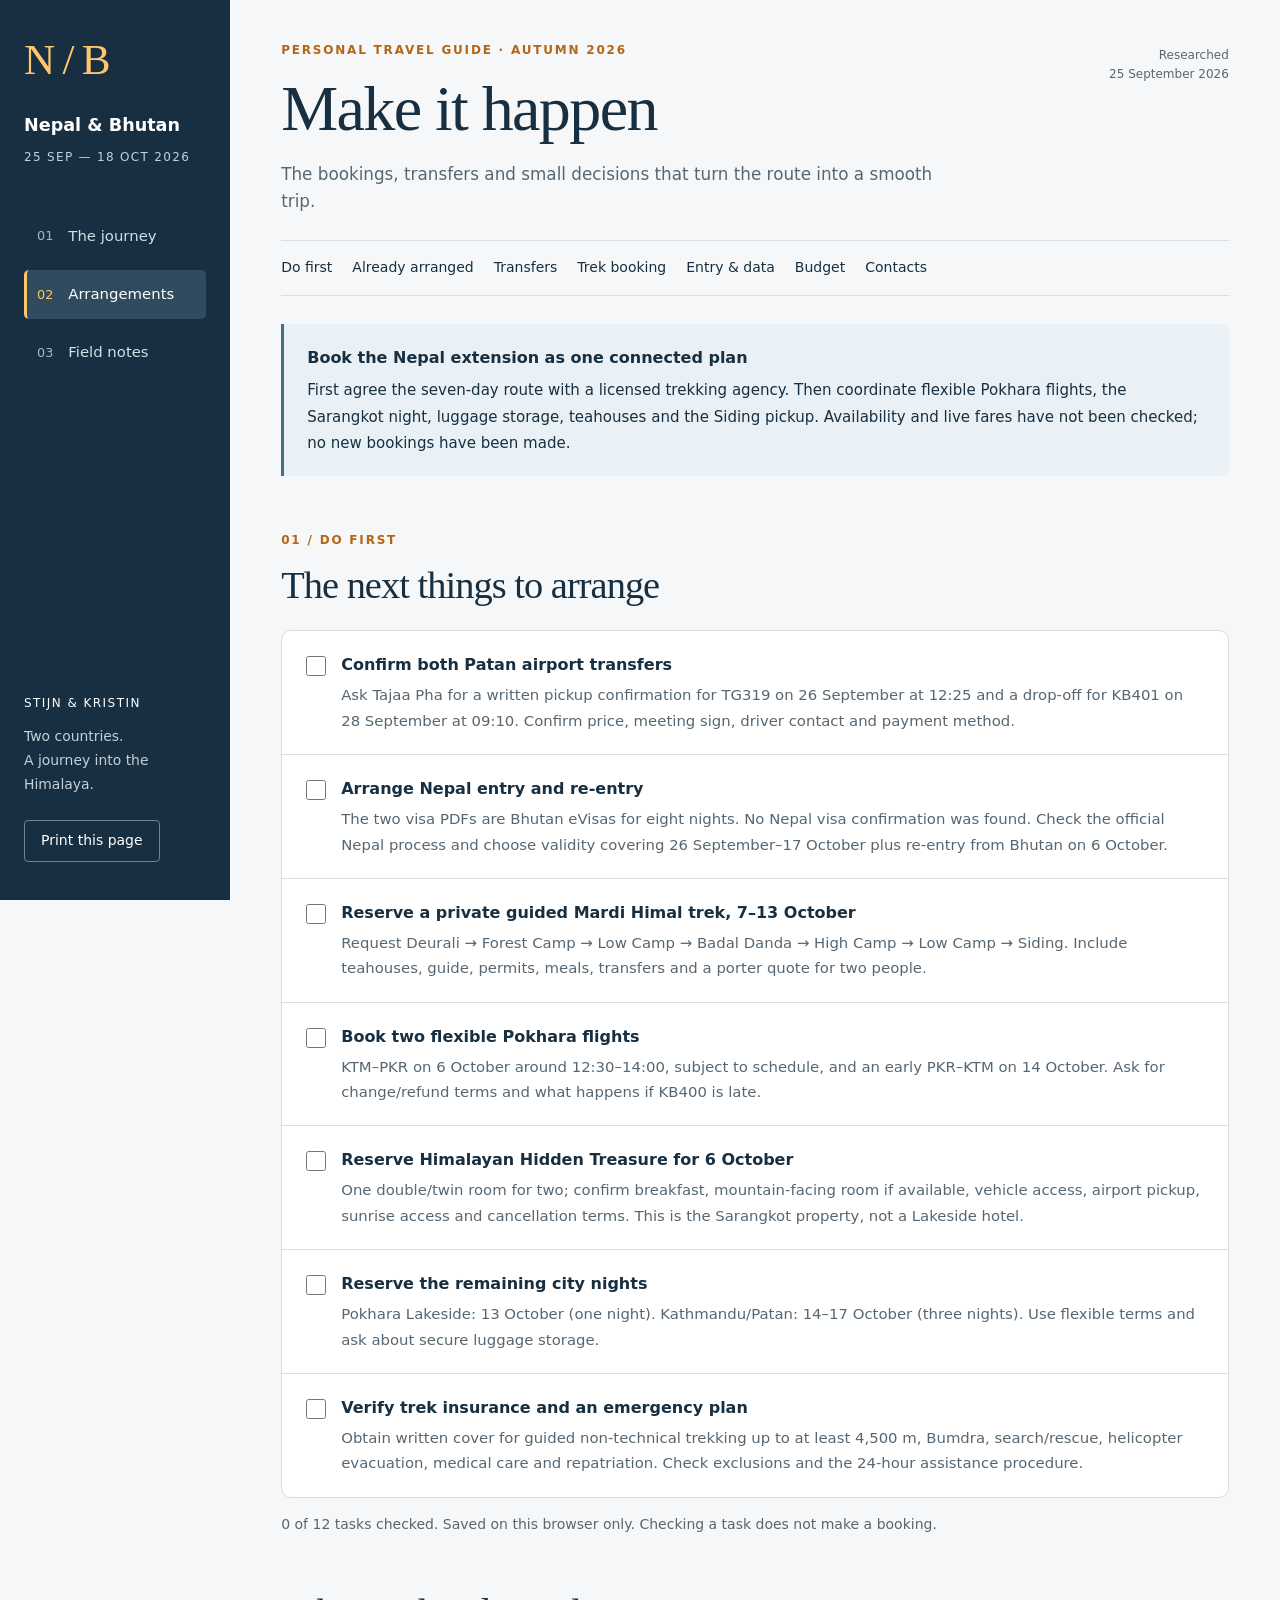
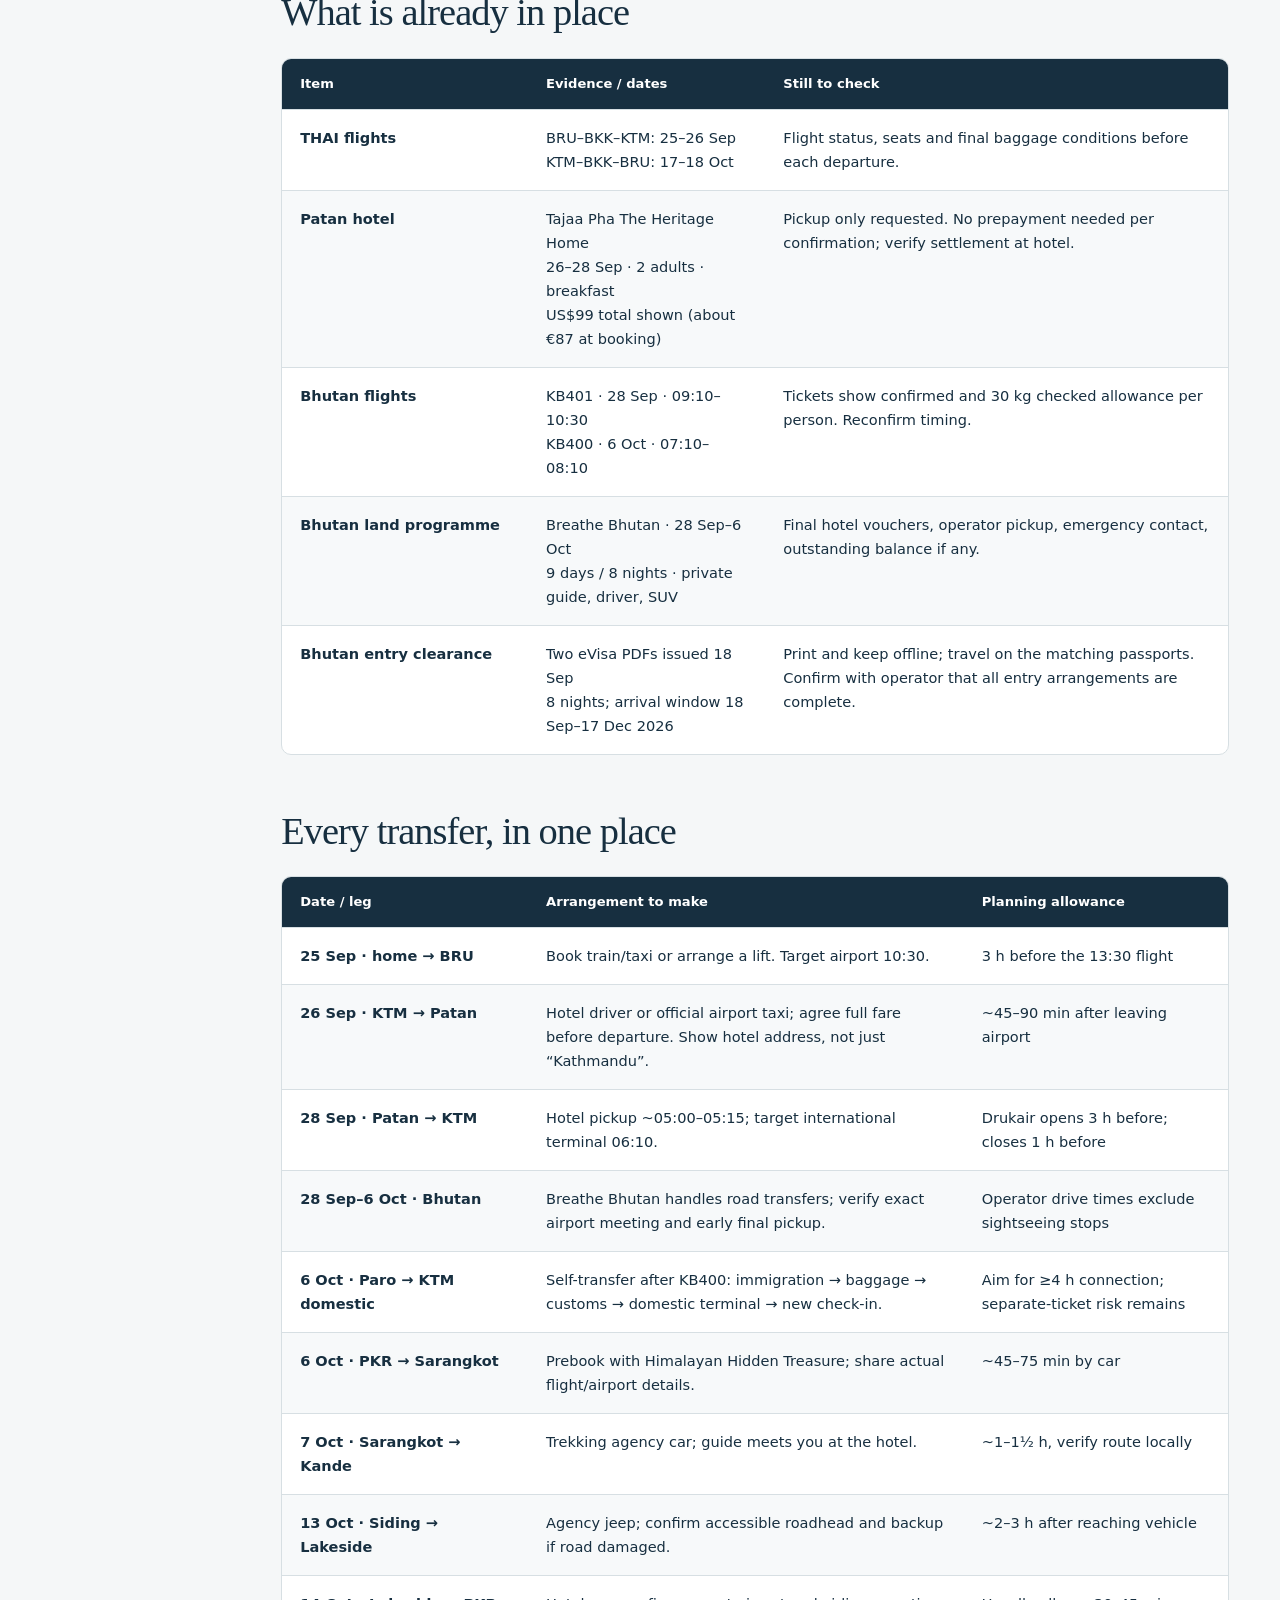
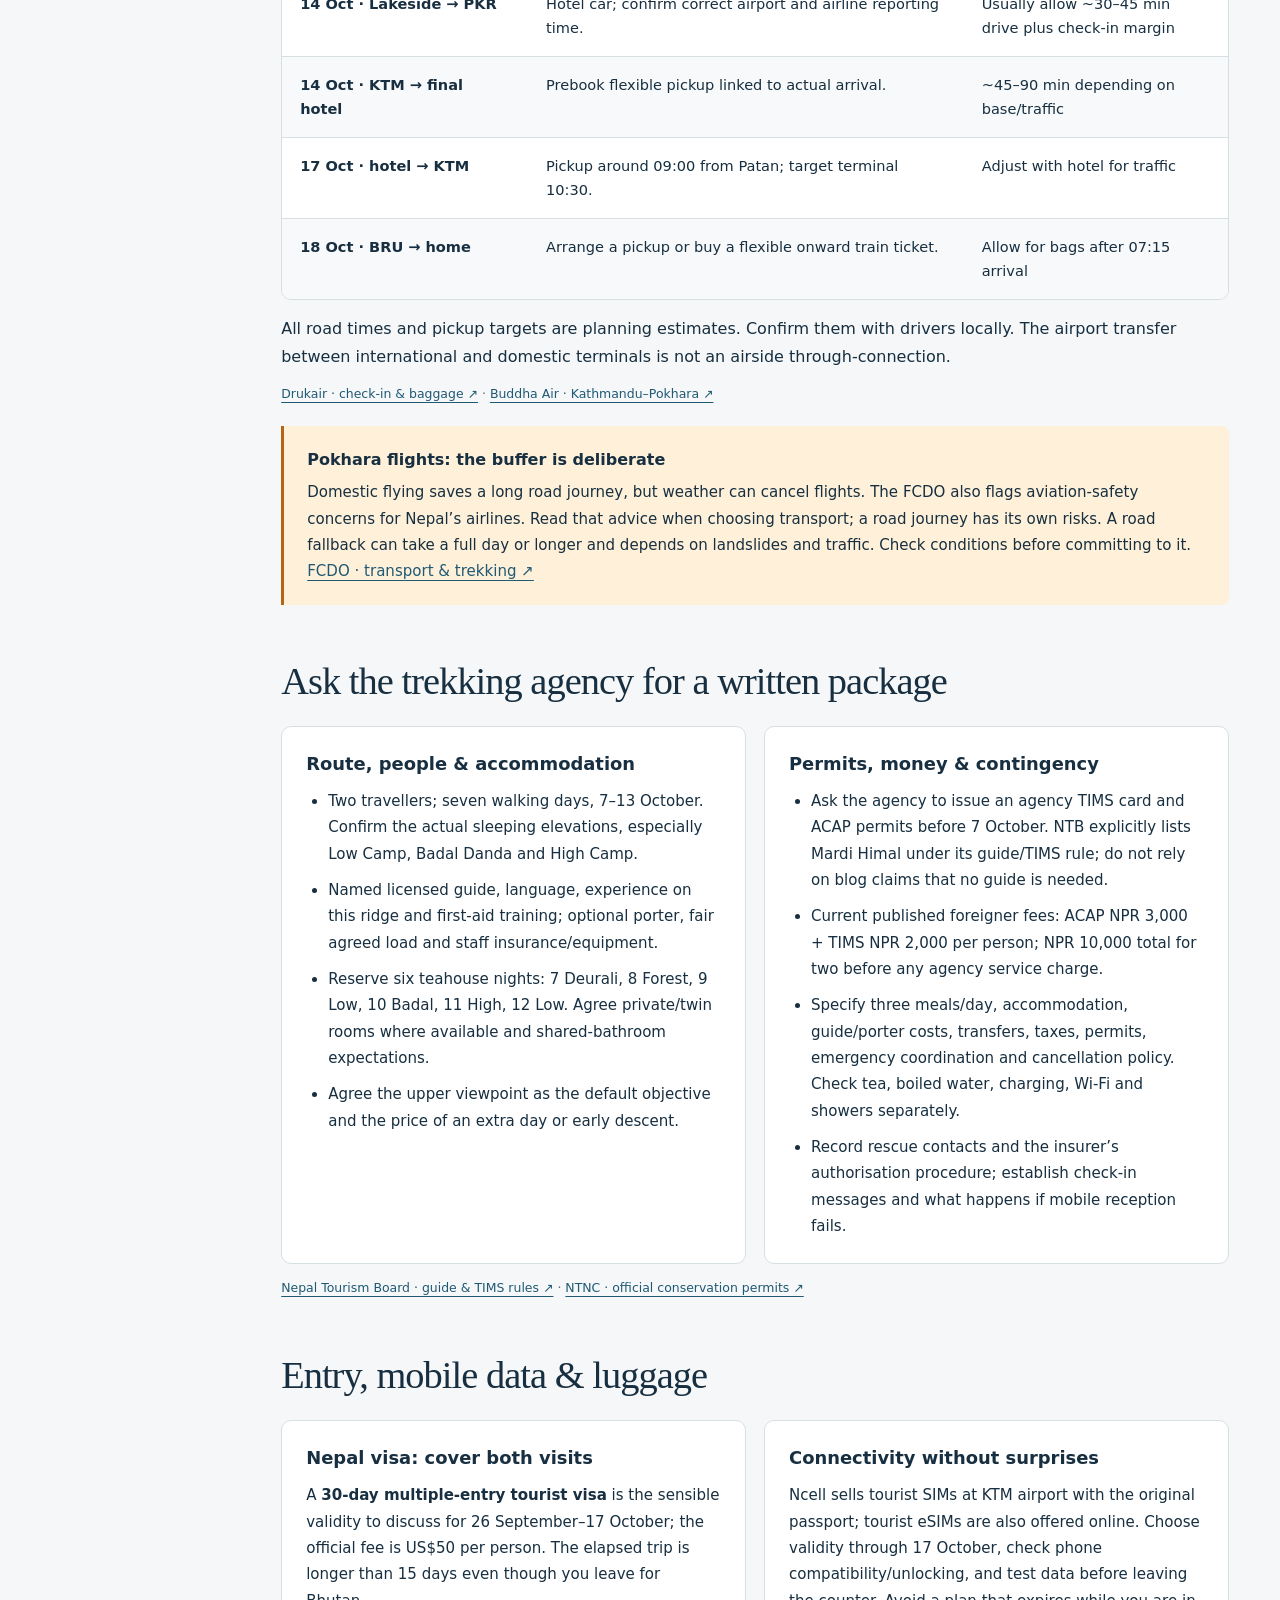
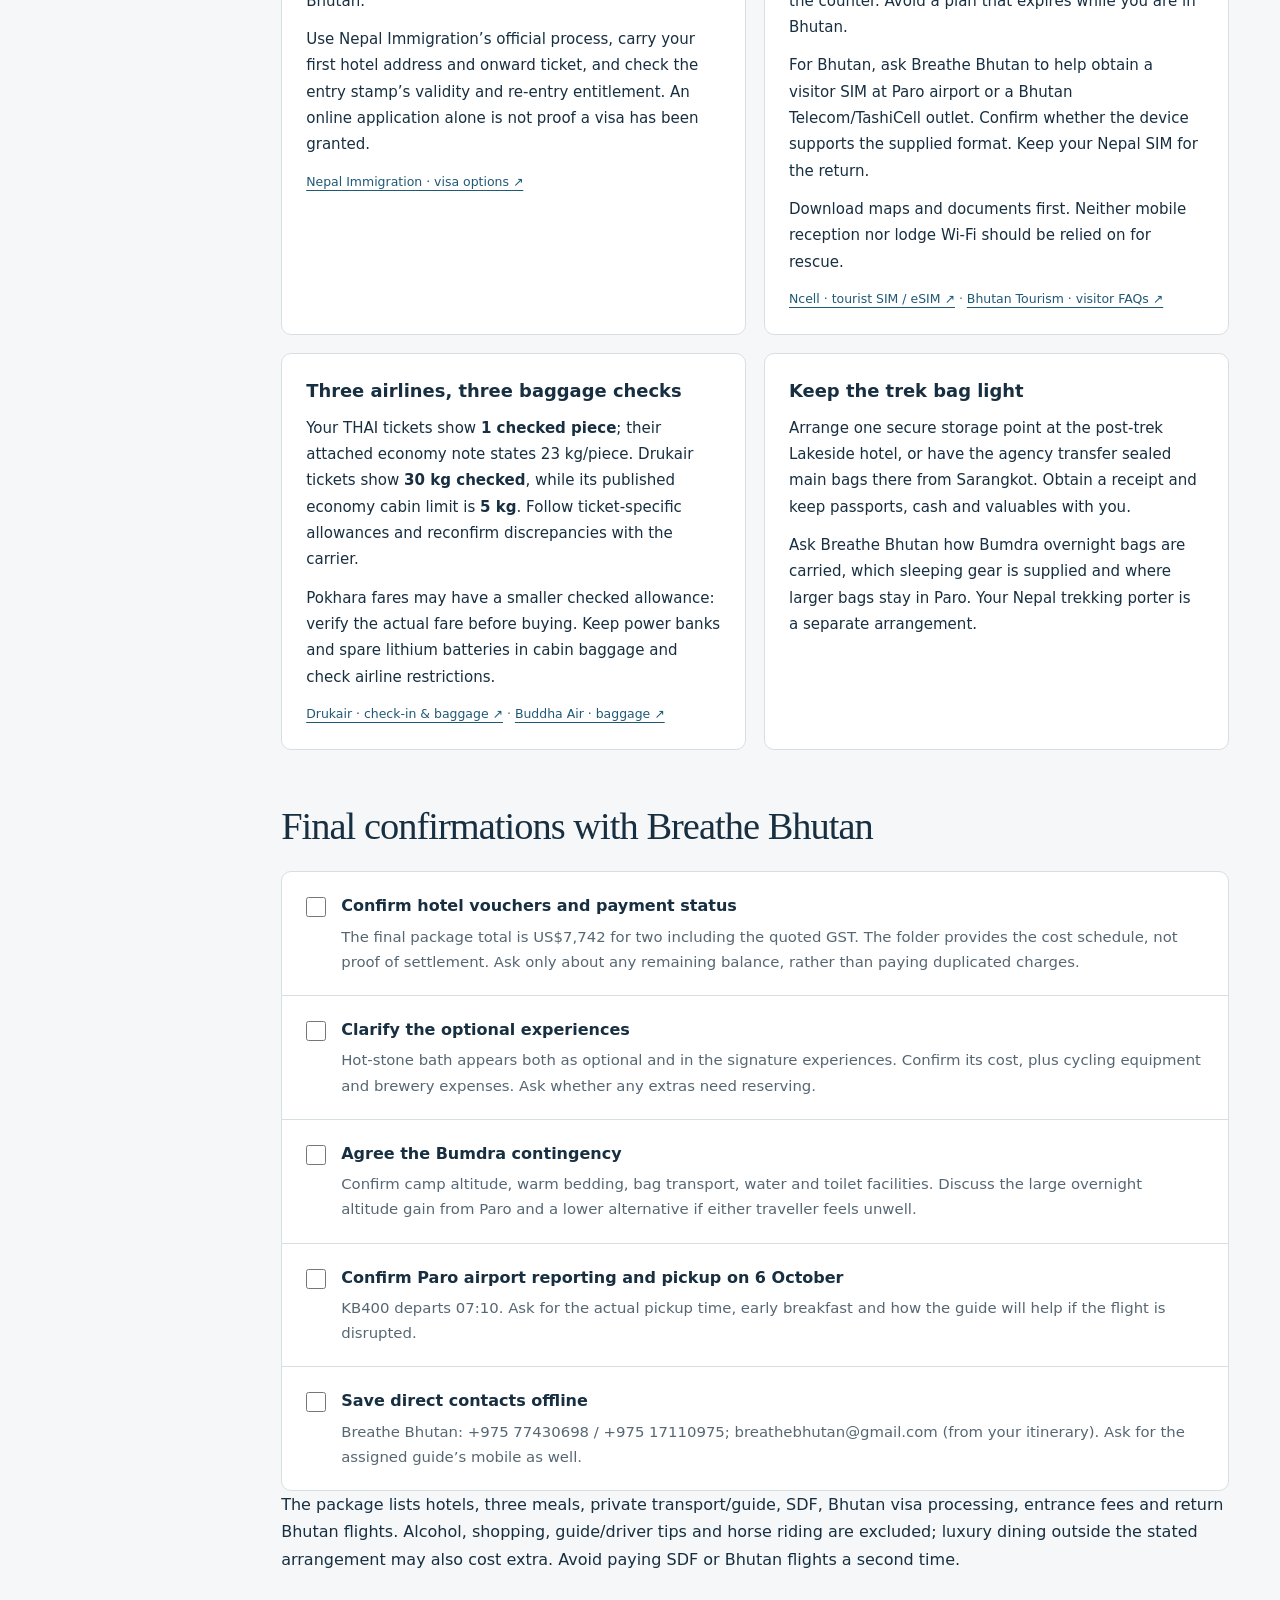
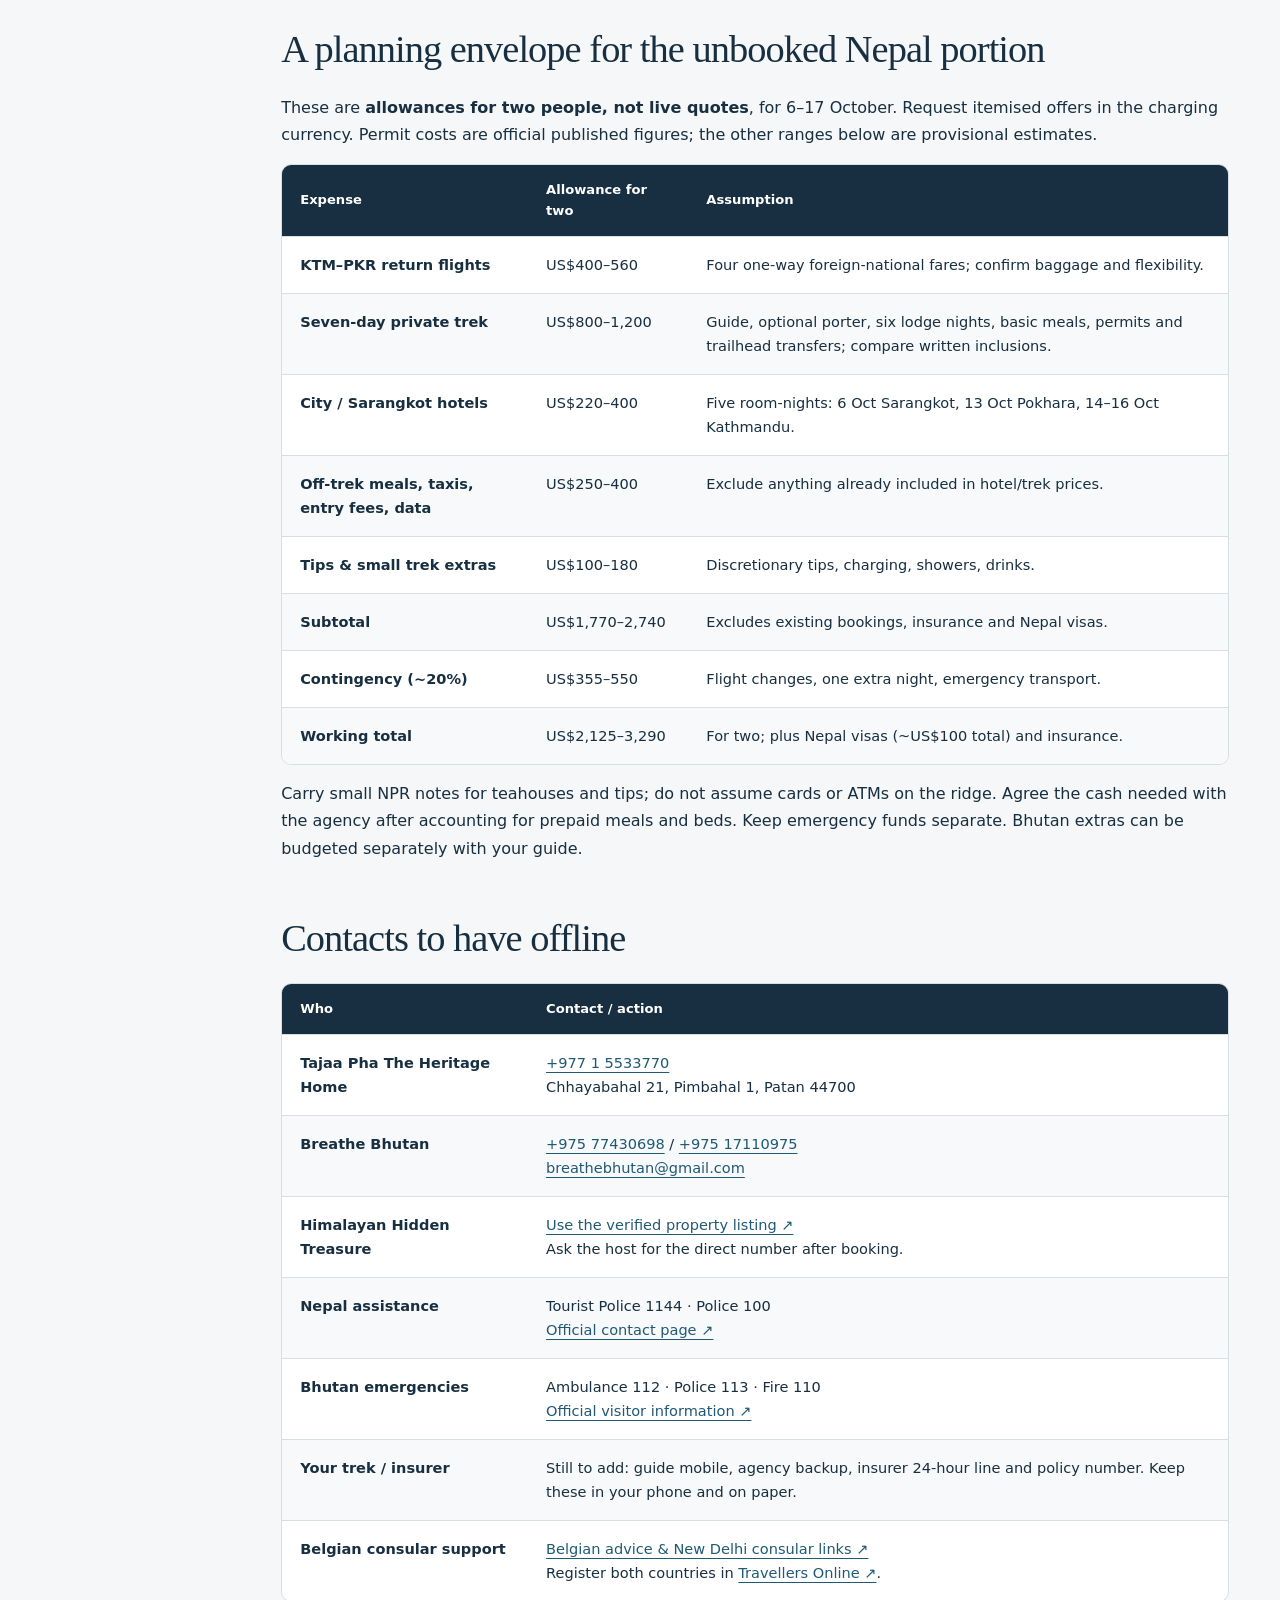
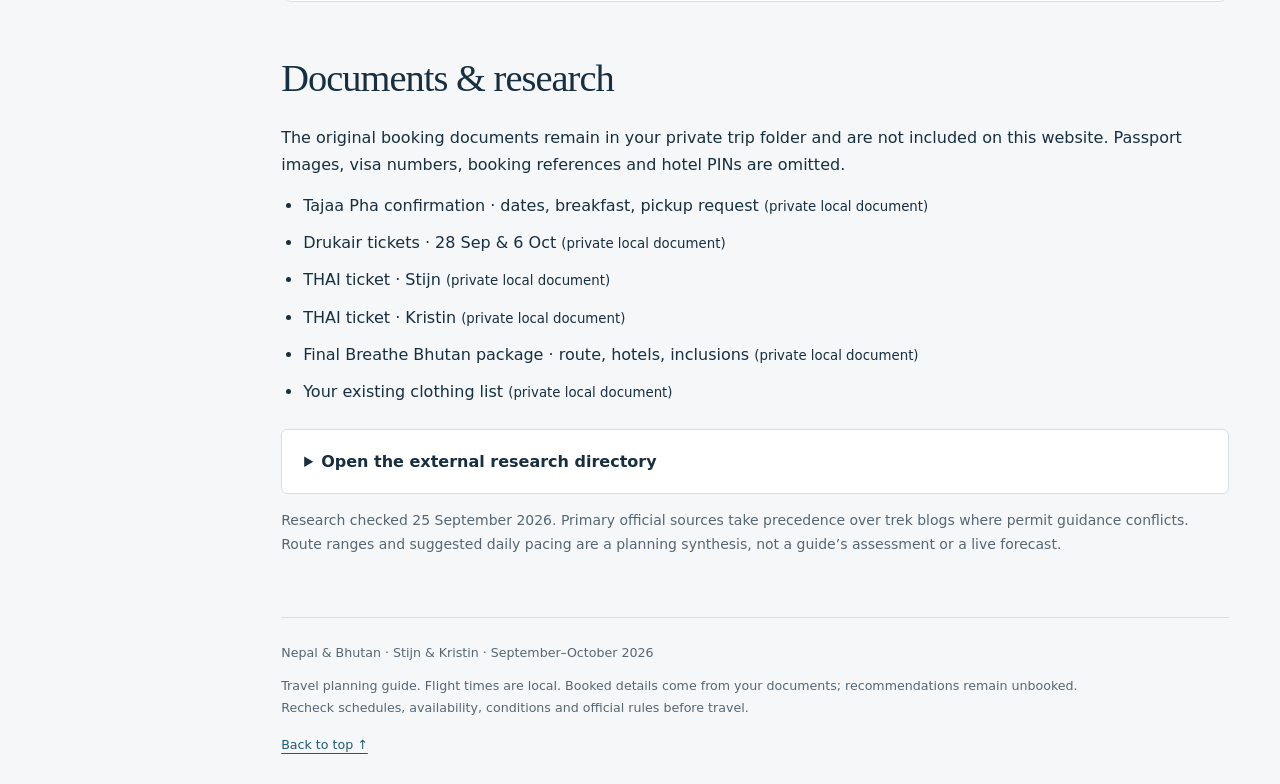
==== arrangements.html @ 724f3aeb "Publish Nepal and Bhutan 2026 travel website" ====
<!doctype html><html lang="en"><head><meta charset="utf-8"><meta name="viewport" content="width=device-width,initial-scale=1"><meta name="description" content="The bookings, transfers and small decisions that turn the route into a smooth trip."><title>Make it happen · Nepal & Bhutan 2026</title><link rel="stylesheet" href="style.css"><link rel="icon" type="image/svg+xml" href="data:image/svg+xml,%3Csvg xmlns='http://www.w3.org/2000/svg' viewBox='0 0 40 40'%3E%3Crect width='40' height='40' rx='8' fill='%23172f40'/%3E%3Cpath d='M6 30L18 10l6 10 4-6 7 16' fill='none' stroke='%23ffc76d' stroke-width='3'/%3E%3C/svg%3E"><script src="script.js" defer></script></head><body><a class="skip" href="#main">Skip to content</a><div class="shell"><aside class="sidebar"><a class="brand" href="index.html"><span class="brand-mark">N / B</span><strong>Nepal & Bhutan</strong><span>25 SEP — 18 OCT 2026</span></a><nav aria-label="Main pages"><a href="index.html" ><span>01</span>The journey</a><a href="arrangements.html" aria-current="page"><span>02</span>Arrangements</a><a href="tips.html" ><span>03</span>Field notes</a></nav><div class="side-bottom"><p>STIJN & KRISTIN</p><p>Two countries.<br>A journey into the Himalaya.</p><button class="print" type="button">Print this page</button></div></aside><main id="main"><header class="page-heading"><div><p class="eyebrow">PERSONAL TRAVEL GUIDE · AUTUMN 2026</p><h1>Make it happen</h1><p class="intro">The bookings, transfers and small decisions that turn the route into a smooth trip.</p></div><span class="edition">Researched<br><strong>25 September 2026</strong></span></header><nav class="jump" aria-label="On this page"><a href="#urgent">Do first</a><a href="#confirmed">Already arranged</a><a href="#transport">Transfers</a><a href="#trekdetails">Trek booking</a><a href="#entrydata">Entry & data</a><a href="#budget">Budget</a><a href="#contacts">Contacts</a></nav><aside class="notice "><strong>Book the Nepal extension as one connected plan</strong><p>First agree the seven-day route with a licensed trekking agency. Then coordinate flexible Pokhara flights, the Sarangkot night, luggage storage, teahouses and the Siding pickup. Availability and live fares have not been checked; no new bookings have been made.</p></aside><section id="urgent" class="section"><div class="section-title"><span class="eyebrow">01 / DO FIRST</span><h2>The next things to arrange</h2></div><div class="checklist"><label class="check"><input type="checkbox" data-task="pickup"><span><strong>Confirm both Patan airport transfers</strong><span>Ask Tajaa Pha for a written pickup confirmation for TG319 on 26 September at 12:25 and a drop-off for KB401 on 28 September at 09:10. Confirm price, meeting sign, driver contact and payment method.</span></span></label><label class="check"><input type="checkbox" data-task="nepalvisa"><span><strong>Arrange Nepal entry and re-entry</strong><span>The two visa PDFs are Bhutan eVisas for eight nights. No Nepal visa confirmation was found. Check the official Nepal process and choose validity covering 26 September–17 October plus re-entry from Bhutan on 6 October.</span></span></label><label class="check"><input type="checkbox" data-task="trek"><span><strong>Reserve a private guided Mardi Himal trek, 7–13 October</strong><span>Request Deurali → Forest Camp → Low Camp → Badal Danda → High Camp → Low Camp → Siding. Include teahouses, guide, permits, meals, transfers and a porter quote for two people.</span></span></label><label class="check"><input type="checkbox" data-task="flights"><span><strong>Book two flexible Pokhara flights</strong><span>KTM–PKR on 6 October around 12:30–14:00, subject to schedule, and an early PKR–KTM on 14 October. Ask for change/refund terms and what happens if KB400 is late.</span></span></label><label class="check"><input type="checkbox" data-task="sarangkot"><span><strong>Reserve Himalayan Hidden Treasure for 6 October</strong><span>One double/twin room for two; confirm breakfast, mountain-facing room if available, vehicle access, airport pickup, sunrise access and cancellation terms. This is the Sarangkot property, not a Lakeside hotel.</span></span></label><label class="check"><input type="checkbox" data-task="laststays"><span><strong>Reserve the remaining city nights</strong><span>Pokhara Lakeside: 13 October (one night). Kathmandu/Patan: 14–17 October (three nights). Use flexible terms and ask about secure luggage storage.</span></span></label><label class="check"><input type="checkbox" data-task="cover"><span><strong>Verify trek insurance and an emergency plan</strong><span>Obtain written cover for guided non-technical trekking up to at least 4,500 m, Bumdra, search/rescue, helicopter evacuation, medical care and repatriation. Check exclusions and the 24-hour assistance procedure.</span></span></label></div><p class="muted" id="save-status" role="status">Checkboxes save on this browser only. They do not make bookings.</p></section><section id="confirmed" class="section"><div class="section-title"><span class="eyebrow"></span><h2>What is already in place</h2></div><div class="table-wrap"><table><thead><tr><th scope="col">Item</th><th scope="col">Evidence / dates</th><th scope="col">Still to check</th></tr></thead><tbody><tr><td>THAI flights</td><td>BRU–BKK–KTM: 25–26 Sep<br>KTM–BKK–BRU: 17–18 Oct</td><td>Flight status, seats and final baggage conditions before each departure.</td></tr><tr><td>Patan hotel</td><td>Tajaa Pha The Heritage Home<br>26–28 Sep · 2 adults · breakfast<br>US$99 total shown (about €87 at booking)</td><td>Pickup only requested. No prepayment needed per confirmation; verify settlement at hotel.</td></tr><tr><td>Bhutan flights</td><td>KB401 · 28 Sep · 09:10–10:30<br>KB400 · 6 Oct · 07:10–08:10</td><td>Tickets show confirmed and 30 kg checked allowance per person. Reconfirm timing.</td></tr><tr><td>Bhutan land programme</td><td>Breathe Bhutan · 28 Sep–6 Oct<br>9 days / 8 nights · private guide, driver, SUV</td><td>Final hotel vouchers, operator pickup, emergency contact, outstanding balance if any.</td></tr><tr><td>Bhutan entry clearance</td><td>Two eVisa PDFs issued 18 Sep<br>8 nights; arrival window 18 Sep–17 Dec 2026</td><td>Print and keep offline; travel on the matching passports. Confirm with operator that all entry arrangements are complete.</td></tr></tbody></table></div></section><section id="transport" class="section"><div class="section-title"><span class="eyebrow"></span><h2>Every transfer, in one place</h2></div><div class="table-wrap"><table><thead><tr><th scope="col">Date / leg</th><th scope="col">Arrangement to make</th><th scope="col">Planning allowance</th></tr></thead><tbody><tr><td>25 Sep · home → BRU</td><td>Book train/taxi or arrange a lift. Target airport 10:30.</td><td>3 h before the 13:30 flight</td></tr><tr><td>26 Sep · KTM → Patan</td><td>Hotel driver or official airport taxi; agree full fare before departure. Show hotel address, not just “Kathmandu”.</td><td>~45–90 min after leaving airport</td></tr><tr><td>28 Sep · Patan → KTM</td><td>Hotel pickup ~05:00–05:15; target international terminal 06:10.</td><td>Drukair opens 3 h before; closes 1 h before</td></tr><tr><td>28 Sep–6 Oct · Bhutan</td><td>Breathe Bhutan handles road transfers; verify exact airport meeting and early final pickup.</td><td>Operator drive times exclude sightseeing stops</td></tr><tr><td>6 Oct · Paro → KTM domestic</td><td>Self-transfer after KB400: immigration → baggage → customs → domestic terminal → new check-in.</td><td>Aim for ≥4 h connection; separate-ticket risk remains</td></tr><tr><td>6 Oct · PKR → Sarangkot</td><td>Prebook with Himalayan Hidden Treasure; share actual flight/airport details.</td><td>~45–75 min by car</td></tr><tr><td>7 Oct · Sarangkot → Kande</td><td>Trekking agency car; guide meets you at the hotel.</td><td>~1–1½ h, verify route locally</td></tr><tr><td>13 Oct · Siding → Lakeside</td><td>Agency jeep; confirm accessible roadhead and backup if road damaged.</td><td>~2–3 h after reaching vehicle</td></tr><tr><td>14 Oct · Lakeside → PKR</td><td>Hotel car; confirm correct airport and airline reporting time.</td><td>Usually allow ~30–45 min drive plus check-in margin</td></tr><tr><td>14 Oct · KTM → final hotel</td><td>Prebook flexible pickup linked to actual arrival.</td><td>~45–90 min depending on base/traffic</td></tr><tr><td>17 Oct · hotel → KTM</td><td>Pickup around 09:00 from Patan; target terminal 10:30.</td><td>Adjust with hotel for traffic</td></tr><tr><td>18 Oct · BRU → home</td><td>Arrange a pickup or buy a flexible onward train ticket.</td><td>Allow for bags after 07:15 arrival</td></tr></tbody></table></div><p>All road times and pickup targets are planning estimates. Confirm them with drivers locally. The airport transfer between international and domestic terminals is not an airside through-connection.</p><p class="sources"><a href="https://drukair.com.bt/experience/before-you-fly/baggage-allowance/" target="_blank" rel="noopener">Drukair · check-in & baggage ↗</a> · <a href="https://www.buddhaair.com/flight-routes/flights-from-kathmandu-to-pokhara" target="_blank" rel="noopener">Buddha Air · Kathmandu–Pokhara ↗</a></p></section><aside class="notice amber"><strong>Pokhara flights: the buffer is deliberate</strong><p>Domestic flying saves a long road journey, but weather can cancel flights. The FCDO also flags aviation-safety concerns for Nepal’s airlines. Read that advice when choosing transport; a road journey has its own risks. A road fallback can take a full day or longer and depends on landslides and traffic. Check conditions before committing to it. <a href="https://www.gov.uk/foreign-travel-advice/nepal/safety-and-security" target="_blank" rel="noopener">FCDO · transport & trekking ↗</a></p></aside><section id="trekdetails" class="section"><div class="section-title"><span class="eyebrow"></span><h2>Ask the trekking agency for a written package</h2></div><div class="grid two"><article class="panel"><h3>Route, people & accommodation</h3><ul><li>Two travellers; seven walking days, 7–13 October. Confirm the actual sleeping elevations, especially Low Camp, Badal Danda and High Camp.</li><li>Named licensed guide, language, experience on this ridge and first-aid training; optional porter, fair agreed load and staff insurance/equipment.</li><li>Reserve six teahouse nights: 7 Deurali, 8 Forest, 9 Low, 10 Badal, 11 High, 12 Low. Agree private/twin rooms where available and shared-bathroom expectations.</li><li>Agree the upper viewpoint as the default objective and the price of an extra day or early descent.</li></ul></article><article class="panel"><h3>Permits, money & contingency</h3><ul><li>Ask the agency to issue an agency TIMS card and ACAP permits before 7 October. NTB explicitly lists Mardi Himal under its guide/TIMS rule; do not rely on blog claims that no guide is needed.</li><li>Current published foreigner fees: ACAP NPR 3,000 + TIMS NPR 2,000 per person; NPR 10,000 total for two before any agency service charge.</li><li>Specify three meals/day, accommodation, guide/porter costs, transfers, taxes, permits, emergency coordination and cancellation policy. Check tea, boiled water, charging, Wi-Fi and showers separately.</li><li>Record rescue contacts and the insurer’s authorisation procedure; establish check-in messages and what happens if mobile reception fails.</li></ul></article></div><p class="sources"><a href="https://ntb.gov.np/plan-your-trip/before-you-come/tims-card" target="_blank" rel="noopener">Nepal Tourism Board · guide & TIMS rules ↗</a> · <a href="https://epermit.ntnc.org.np/" target="_blank" rel="noopener">NTNC · official conservation permits ↗</a></p></section><section id="entrydata" class="section"><div class="section-title"><span class="eyebrow"></span><h2>Entry, mobile data & luggage</h2></div><div class="grid two"><article class="panel"><h3>Nepal visa: cover both visits</h3><p>A <strong>30-day multiple-entry tourist visa</strong> is the sensible validity to discuss for 26 September–17 October; the official fee is US$50 per person. The elapsed trip is longer than 15 days even though you leave for Bhutan.</p><p>Use Nepal Immigration’s official process, carry your first hotel address and onward ticket, and check the entry stamp’s validity and re-entry entitlement. An online application alone is not proof a visa has been granted.</p><p class="sources"><a href="https://immigration.gov.np/eta-visa-nepal" target="_blank" rel="noopener">Nepal Immigration · visa options ↗</a></p></article><article class="panel"><h3>Connectivity without surprises</h3><p>Ncell sells tourist SIMs at KTM airport with the original passport; tourist eSIMs are also offered online. Choose validity through 17 October, check phone compatibility/unlocking, and test data before leaving the counter. Avoid a plan that expires while you are in Bhutan.</p><p>For Bhutan, ask Breathe Bhutan to help obtain a visitor SIM at Paro airport or a Bhutan Telecom/TashiCell outlet. Confirm whether the device supports the supplied format. Keep your Nepal SIM for the return.</p><p>Download maps and documents first. Neither mobile reception nor lodge Wi-Fi should be relied on for rescue.</p><p class="sources"><a href="https://www.ncell.com.np/en/individual/get-started/touristpro-explorer" target="_blank" rel="noopener">Ncell · tourist SIM / eSIM ↗</a> · <a href="https://bhutan.travel/faqs" target="_blank" rel="noopener">Bhutan Tourism · visitor FAQs ↗</a></p></article><article class="panel"><h3>Three airlines, three baggage checks</h3><p>Your THAI tickets show <strong>1 checked piece</strong>; their attached economy note states 23 kg/piece. Drukair tickets show <strong>30 kg checked</strong>, while its published economy cabin limit is <strong>5 kg</strong>. Follow ticket-specific allowances and reconfirm discrepancies with the carrier.</p><p>Pokhara fares may have a smaller checked allowance: verify the actual fare before buying. Keep power banks and spare lithium batteries in cabin baggage and check airline restrictions.</p><p class="sources"><a href="https://drukair.com.bt/experience/before-you-fly/baggage-allowance/" target="_blank" rel="noopener">Drukair · check-in & baggage ↗</a> · <a href="https://www.buddhaair.com/detail/baggage" target="_blank" rel="noopener">Buddha Air · baggage ↗</a></p></article><article class="panel"><h3>Keep the trek bag light</h3><p>Arrange one secure storage point at the post-trek Lakeside hotel, or have the agency transfer sealed main bags there from Sarangkot. Obtain a receipt and keep passports, cash and valuables with you.</p><p>Ask Breathe Bhutan how Bumdra overnight bags are carried, which sleeping gear is supplied and where larger bags stay in Paro. Your Nepal trekking porter is a separate arrangement.</p></article></div></section><section id="operator" class="section"><div class="section-title"><span class="eyebrow"></span><h2>Final confirmations with Breathe Bhutan</h2></div><div class="checklist"><label class="check"><input type="checkbox" data-task="bb-vouchers"><span><strong>Confirm hotel vouchers and payment status</strong><span>The final package total is US$7,742 for two including the quoted GST. The folder provides the cost schedule, not proof of settlement. Ask only about any remaining balance, rather than paying duplicated charges.</span></span></label><label class="check"><input type="checkbox" data-task="bb-scope"><span><strong>Clarify the optional experiences</strong><span>Hot-stone bath appears both as optional and in the signature experiences. Confirm its cost, plus cycling equipment and brewery expenses. Ask whether any extras need reserving.</span></span></label><label class="check"><input type="checkbox" data-task="bb-altitude"><span><strong>Agree the Bumdra contingency</strong><span>Confirm camp altitude, warm bedding, bag transport, water and toilet facilities. Discuss the large overnight altitude gain from Paro and a lower alternative if either traveller feels unwell.</span></span></label><label class="check"><input type="checkbox" data-task="bb-flight"><span><strong>Confirm Paro airport reporting and pickup on 6 October</strong><span>KB400 departs 07:10. Ask for the actual pickup time, early breakfast and how the guide will help if the flight is disrupted.</span></span></label><label class="check"><input type="checkbox" data-task="bb-contact"><span><strong>Save direct contacts offline</strong><span>Breathe Bhutan: +975 77430698 / +975 17110975; breathebhutan@gmail.com (from your itinerary). Ask for the assigned guide’s mobile as well.</span></span></label></div><p>The package lists hotels, three meals, private transport/guide, SDF, Bhutan visa processing, entrance fees and return Bhutan flights. Alcohol, shopping, guide/driver tips and horse riding are excluded; luxury dining outside the stated arrangement may also cost extra. Avoid paying SDF or Bhutan flights a second time.</p></section><section id="budget" class="section"><div class="section-title"><span class="eyebrow"></span><h2>A planning envelope for the unbooked Nepal portion</h2></div><p>These are <strong>allowances for two people, not live quotes</strong>, for 6–17 October. Request itemised offers in the charging currency. Permit costs are official published figures; the other ranges below are provisional estimates.</p><div class="table-wrap"><table><thead><tr><th scope="col">Expense</th><th scope="col">Allowance for two</th><th scope="col">Assumption</th></tr></thead><tbody><tr><td>KTM–PKR return flights</td><td>US$400–560</td><td>Four one-way foreign-national fares; confirm baggage and flexibility.</td></tr><tr><td>Seven-day private trek</td><td>US$800–1,200</td><td>Guide, optional porter, six lodge nights, basic meals, permits and trailhead transfers; compare written inclusions.</td></tr><tr><td>City / Sarangkot hotels</td><td>US$220–400</td><td>Five room-nights: 6 Oct Sarangkot, 13 Oct Pokhara, 14–16 Oct Kathmandu.</td></tr><tr><td>Off-trek meals, taxis, entry fees, data</td><td>US$250–400</td><td>Exclude anything already included in hotel/trek prices.</td></tr><tr><td>Tips & small trek extras</td><td>US$100–180</td><td>Discretionary tips, charging, showers, drinks.</td></tr><tr><td>Subtotal</td><td>US$1,770–2,740</td><td>Excludes existing bookings, insurance and Nepal visas.</td></tr><tr><td>Contingency (~20%)</td><td>US$355–550</td><td>Flight changes, one extra night, emergency transport.</td></tr><tr><td>Working total</td><td>US$2,125–3,290</td><td>For two; plus Nepal visas (~US$100 total) and insurance.</td></tr></tbody></table></div><p>Carry small NPR notes for teahouses and tips; do not assume cards or ATMs on the ridge. Agree the cash needed with the agency after accounting for prepaid meals and beds. Keep emergency funds separate. Bhutan extras can be budgeted separately with your guide.</p></section><section id="contacts" class="section"><div class="section-title"><span class="eyebrow"></span><h2>Contacts to have offline</h2></div><div class="table-wrap"><table><thead><tr><th scope="col">Who</th><th scope="col">Contact / action</th></tr></thead><tbody><tr><td>Tajaa Pha The Heritage Home</td><td><a href="tel:+97715533770">+977 1 5533770</a><br>Chhayabahal 21, Pimbahal 1, Patan 44700</td></tr><tr><td>Breathe Bhutan</td><td><a href="tel:+97577430698">+975 77430698</a> / <a href="tel:+97517110975">+975 17110975</a><br><a href="mailto:breathebhutan@gmail.com">breathebhutan@gmail.com</a></td></tr><tr><td>Himalayan Hidden Treasure</td><td><a href="https://www.booking.com/hotel/np/himalayan-hidden-treasure.html" target="_blank" rel="noopener">Use the verified property listing ↗</a><br>Ask the host for the direct number after booking.</td></tr><tr><td>Nepal assistance</td><td>Tourist Police 1144 · Police 100<br><a href="https://ntb.gov.np/plan-your-trip/before-you-come/tourist-police" target="_blank" rel="noopener">Official contact page ↗</a></td></tr><tr><td>Bhutan emergencies</td><td>Ambulance 112 · Police 113 · Fire 110<br><a href="https://bhutan.travel/faqs" target="_blank" rel="noopener">Official visitor information ↗</a></td></tr><tr><td>Your trek / insurer</td><td>Still to add: guide mobile, agency backup, insurer 24-hour line and policy number. Keep these in your phone and on paper.</td></tr><tr><td>Belgian consular support</td><td><a href="https://diplomatie.belgium.be/nl/landen/nepal/reizen-naar-nepal-reisadvies/laatste-update-nepal" target="_blank" rel="noopener">Belgian advice & New Delhi consular links ↗</a><br>Register both countries in <a href="https://travellersonline.diplomatie.be/" target="_blank" rel="noopener">Travellers Online ↗</a>.</td></tr></tbody></table></div></section><section id="documents" class="section"><div class="section-title"><span class="eyebrow"></span><h2>Documents & research</h2></div><p>The original booking documents remain in your private trip folder and are not included on this website. Passport images, visa numbers, booking references and hotel PINs are omitted.</p><ul><li><span>Tajaa Pha confirmation · dates, breakfast, pickup request <small>(private local document)</small></span></li><li><span>Drukair tickets · 28 Sep & 6 Oct <small>(private local document)</small></span></li><li><span>THAI ticket · Stijn <small>(private local document)</small></span></li><li><span>THAI ticket · Kristin <small>(private local document)</small></span></li><li><span>Final Breathe Bhutan package · route, hotels, inclusions <small>(private local document)</small></span></li><li><span>Your existing clothing list <small>(private local document)</small></span></li></ul><details><summary>Open the external research directory</summary><div class="source-list"><p><a href="https://ntb.gov.np/plan-your-trip/before-you-come/tims-card" target="_blank" rel="noopener">Nepal Tourism Board · guide & TIMS rules ↗</a></p><p><a href="https://epermit.ntnc.org.np/" target="_blank" rel="noopener">NTNC · official conservation permits ↗</a></p><p><a href="https://www.cdc.gov/yellow-book/hcp/environmental-hazards-risks/high-altitude-travel-and-altitude-illness.html" target="_blank" rel="noopener">CDC · altitude guidance ↗</a></p><p><a href="https://mantramountain.com/guides/mardi-himal" target="_blank" rel="noopener">Mardi Himal · route & camps ↗</a></p><p><a href="https://www.booking.com/hotel/np/himalayan-hidden-treasure.html" target="_blank" rel="noopener">Himalayan Hidden Treasure · listing ↗</a></p><p><a href="https://immigration.gov.np/eta-visa-nepal" target="_blank" rel="noopener">Nepal Immigration · visa options ↗</a></p><p><a href="https://www.ncell.com.np/en/individual/get-started/touristpro-explorer" target="_blank" rel="noopener">Ncell · tourist SIM / eSIM ↗</a></p><p><a href="https://bhutan.travel/faqs" target="_blank" rel="noopener">Bhutan Tourism · visitor FAQs ↗</a></p><p><a href="https://www.buddhaair.com/flight-routes/flights-from-kathmandu-to-pokhara" target="_blank" rel="noopener">Buddha Air · Kathmandu–Pokhara ↗</a></p><p><a href="https://www.buddhaair.com/detail/baggage" target="_blank" rel="noopener">Buddha Air · baggage ↗</a></p><p><a href="https://drukair.com.bt/experience/before-you-fly/baggage-allowance/" target="_blank" rel="noopener">Drukair · check-in & baggage ↗</a></p><p><a href="https://rspnbhutan.org/phobjikha-valley-bids-adieu-to-the-black-necked-cranes/" target="_blank" rel="noopener">RSPN · seasonal crane migration ↗</a></p><p><a href="https://trade.ntb.gov.np/travel-essentials/cultural-etiquette/" target="_blank" rel="noopener">Nepal Tourism Board · etiquette ↗</a></p><p><a href="https://bhutan.travel/journal/editorial/the-diverse-and-delicious-food-of-bhutan" target="_blank" rel="noopener">Bhutan Tourism · food ↗</a></p><p><a href="https://trade.ntb.gov.np/tourist-destination/around-kathmandu/" target="_blank" rel="noopener">Nepal Tourism Board · Kathmandu Valley ↗</a></p><p><a href="https://ntb.gov.np/plan-your-trip/before-you-come/heritage-site-entry-fees" target="_blank" rel="noopener">Nepal Tourism Board · heritage fees ↗</a></p><p><a href="https://diplomatie.belgium.be/nl/landen/nepal/reizen-naar-nepal-reisadvies/laatste-update-nepal" target="_blank" rel="noopener">Belgian Foreign Affairs · current Nepal advice ↗</a></p><p><a href="https://www.gov.uk/foreign-travel-advice/nepal/safety-and-security" target="_blank" rel="noopener">FCDO · transport & trekking ↗</a></p><p><a href="https://wwwnc.cdc.gov/travel/destinations/traveler/none/nepal" target="_blank" rel="noopener">CDC · Nepal travel health ↗</a></p><p><a href="https://wwwnc.cdc.gov/travel/destinations/traveler/none/bhutan" target="_blank" rel="noopener">CDC · Bhutan travel health ↗</a></p><p><a href="https://ntb.gov.np/plan-your-trip/before-you-come/tourist-police" target="_blank" rel="noopener">Nepal Tourism Board · emergency contacts ↗</a></p><p><a href="https://patanmuseum.gov.np/" target="_blank" rel="noopener">Patan Museum ↗</a></p><p><a href="https://wildwomenexpeditions.com/wp-content/uploads/2024/02/Bhutan-Hiking-Adventure-01.30.2024.pdf" target="_blank" rel="noopener">Bumdra · published campsite elevation ↗</a></p></div></details><p class="muted">Research checked 25 September 2026. Primary official sources take precedence over trek blogs where permit guidance conflicts. Route ranges and suggested daily pacing are a planning synthesis, not a guide’s assessment or a live forecast.</p></section><footer><p>Nepal & Bhutan · Stijn & Kristin · September–October 2026</p><p>Travel planning guide. Flight times are local. Booked details come from your documents; recommendations remain unbooked. Recheck schedules, availability, conditions and official rules before travel.</p><a href="#main">Back to top ↑</a></footer></main></div></body></html>
---- style.css ----
:root{--ink:#172f40;--muted:#566773;--paper:#f5f7f8;--line:#d7dfe3;--orange:#b46615;--gold:#ffc76d;--white:#fff;--blue:#eaf1f6;--radius:10px}*{box-sizing:border-box}html{scroll-behavior:smooth;scroll-padding-top:24px}body{margin:0;background:var(--paper);color:var(--ink);font-family:system-ui,-apple-system,BlinkMacSystemFont,"Segoe UI",sans-serif;font-size:16px;line-height:1.7}a{color:#205974;text-underline-offset:4px;text-decoration-thickness:1px}a:hover{color:#934f0b}a:focus-visible,button:focus-visible,input:focus-visible,summary:focus-visible{outline:3px solid #c8781c;outline-offset:5px}h1,h2,h3,p,figure{margin:0}p+p{margin-top:12px}h1,h2,.closing p,.tip-intro h2{font-family:Georgia,"Times New Roman",serif;font-weight:400;letter-spacing:-.025em;line-height:1.16}h1{font-size:clamp(2.6rem,5vw,4.3rem)}h2{font-size:clamp(1.85rem,3vw,2.55rem)}h3{font-size:1.12rem;line-height:1.4}ul{padding-left:22px;margin:14px 0 0}li+li{margin-top:10px}b,strong{font-weight:650}button{font:inherit;cursor:pointer}.shell{max-width:1600px;margin:auto;display:grid;grid-template-columns:230px minmax(0,1fr)}.sidebar{position:sticky;top:0;height:100vh;background:var(--ink);color:#fff;padding:38px 24px;display:flex;flex-direction:column}.brand{display:flex;flex-direction:column;color:white;text-decoration:none;gap:6px}.brand:hover{color:var(--gold)}.brand-mark{font-family:Georgia,serif;font-size:2.7rem;letter-spacing:-.04em;line-height:1;margin-bottom:24px;color:var(--gold)}.brand strong{font-size:1.1rem}.brand>span:last-child{font-size:.75rem;letter-spacing:.11em;color:#c5d0d8}.sidebar nav{display:grid;gap:9px;margin-top:44px}.sidebar nav a{display:flex;align-items:center;gap:15px;color:#d2dfe6;padding:12px 13px;text-decoration:none;border-radius:5px;font-size:.93rem}.sidebar nav a span{font-size:.8rem;color:#a3b6c3}.sidebar nav a[aria-current]{background:#304b5d;color:white;border-left:3px solid var(--gold);padding-left:10px}.sidebar nav a[aria-current] span{color:var(--gold)}.sidebar nav a:hover{background:#304b5d}.side-bottom{margin-top:auto;padding-top:35px;color:#c5d0d8;font-size:.87rem}.side-bottom>p:first-child{font-size:.75rem;letter-spacing:.12em;color:#fff}.side-bottom p+p{margin:12px 0 24px}.print{border:1px solid #6e8493;color:white;background:transparent;border-radius:4px;padding:8px 16px;font-size:.875rem}.print:hover{background:#304b5d}main{min-width:0;padding:40px clamp(24px,4vw,70px) 28px}.page-heading{display:flex;justify-content:space-between;gap:20px;align-items:flex-start}.eyebrow{font-size:.75rem;letter-spacing:.15em;font-weight:650;color:var(--orange);display:block;margin-bottom:12px}.page-heading h1{margin-bottom:14px}.intro{color:var(--muted);max-width:670px;font-size:1.05rem;line-height:1.6}.edition{font-size:.75rem;line-height:1.6;text-align:right;white-space:nowrap;padding-top:6px;color:var(--muted)}.edition strong{font-weight:500}.jump{display:flex;flex-wrap:wrap;gap:5px 20px;border-top:1px solid var(--line);border-bottom:1px solid var(--line);margin:26px 0 28px;padding:11px 0}.jump a{font-size:.875rem;text-decoration:none;color:var(--ink);padding:4px 0}.jump a:hover{text-decoration:underline}.hero{position:relative;border-radius:var(--radius);overflow:hidden;background:#394d5c}.hero img{display:block;width:100%;height:260px;object-fit:cover;object-position:50% 62%}.hero figcaption{padding:12px 18px;background:var(--ink);color:white;display:flex;justify-content:space-between;align-items:center;gap:15px;line-height:1.45}.hero figcaption span{font-family:Georgia,serif;font-size:1.2rem}.hero figcaption small{font-size:.75rem;max-width:360px;text-align:right;color:#d2dfe6}.hero a{color:#d2dfe6}.overview{display:grid;grid-template-columns:repeat(3,1fr);margin:22px 0 26px;background:white;border:1px solid var(--line);border-radius:var(--radius)}.overview>div{padding:18px 20px;display:flex;flex-direction:column}.overview>div+div{border-left:1px solid var(--line)}.overview span,.overview small{color:var(--muted);font-size:.875rem}.overview strong{font-size:1.12rem;margin:2px 0 3px}.notice{background:var(--blue);border-left:3px solid #416d85;padding:20px 23px;margin:22px 0;border-radius:0 7px 7px 0}.notice strong{display:block;margin-bottom:6px}.notice p{font-size:.94rem;line-height:1.75}.notice.amber{background:#fff1d9;border-color:var(--orange)}.legend{font-size:.8rem;display:flex;flex-wrap:wrap;align-items:center;gap:9px 12px;color:var(--muted);margin:24px 0}.badge{display:inline-flex;align-items:center;font-size:.75rem;line-height:1.4;padding:5px 9px;border:1px solid transparent;border-radius:4px;white-space:nowrap;font-weight:600;letter-spacing:.015em}.badge.booked{background:#e6eff3;color:#214b63;border-color:#c7dbe5}.badge.included{background:#edeaf5;color:#514470;border-color:#d8d2e6}.badge.proposed{background:#fff2db;color:#8b4b0a;border-color:#ead5b2}.section{margin-top:54px}.section-title{margin-bottom:23px}.section-title .eyebrow:empty{display:none}.day{display:grid;grid-template-columns:85px minmax(0,1fr);gap:19px;margin:0 0 20px;scroll-margin-top:22px}.date{border-top:2px solid var(--orange);padding-top:13px;display:flex;flex-direction:column}.date strong{font-size:1.05rem;letter-spacing:.025em}.date span{color:var(--muted);font-size:.75rem;letter-spacing:.1em;margin-top:1px}.day-content{border:1px solid var(--line);border-radius:var(--radius);background:white;overflow:hidden}.day-top{padding:20px 24px 10px;display:flex;justify-content:space-between;gap:12px;align-items:flex-start}.day-top h3{font-family:Georgia,serif;font-size:1.45rem;font-weight:400;line-height:1.25;letter-spacing:-.01em}.day-meta{padding:0 24px 15px;display:grid;gap:2px;color:var(--muted);font-size:.875rem;line-height:1.6;border-bottom:1px solid #e8edef}.day-meta b{color:var(--ink);font-weight:550;display:inline-block;min-width:61px}.day-plan{margin:0;padding:19px 24px 20px;display:grid;gap:13px}.day-plan>div{display:grid;grid-template-columns:87px minmax(0,1fr);gap:12px}.day-plan dt{color:var(--orange);font-size:.875rem;font-weight:650;padding-top:2px}.day-plan dd{margin:0;font-size:.95rem;line-height:1.75}.day-extra{background:#f1f5f7;border-top:1px solid #e0e7ea;padding:13px 24px;font-size:.87rem;line-height:1.65}.sources{font-size:.78rem;line-height:1.7;margin-top:13px;color:var(--muted)}.day-extra .sources:first-child{margin-top:0}.grid{display:grid;gap:18px}.grid.two{grid-template-columns:repeat(2,minmax(0,1fr))}.panel{padding:24px;background:#fff;border:1px solid var(--line);border-radius:var(--radius)}.panel h3{margin-bottom:12px}.panel p,.panel li{font-size:.94rem;line-height:1.75}.panel .sources{font-size:.78rem}.panel ul{margin-top:0}.table-wrap{overflow-x:auto;background:white;border:1px solid var(--line);border-radius:var(--radius);margin:15px 0}table{border-collapse:collapse;width:100%;font-size:.91rem;line-height:1.65}th{text-align:left;background:var(--ink);color:white;font-weight:550;padding:14px 18px;font-size:.82rem}td{vertical-align:top;padding:16px 18px;border-top:1px solid var(--line);min-width:150px}td:first-child{font-weight:550;min-width:180px;width:26%}tr:nth-child(even) td{background:#f7f9fa}.checklist{background:white;border:1px solid var(--line);border-radius:var(--radius);overflow:hidden}.check{padding:20px 24px;display:flex;align-items:flex-start;gap:15px;cursor:pointer}.check+.check{border-top:1px solid var(--line)}.check input{appearance:auto;accent-color:#2a627d;min-width:20px;width:20px;height:20px;margin:5px 0 0}.check>span{display:grid;gap:5px}.check strong{font-size:1rem}.check>span>span{font-size:.93rem;line-height:1.7;color:var(--muted)}.check:has(input:checked){background:#eef4f7}.check:has(input:checked) strong{text-decoration:line-through;color:#566773}.muted{font-size:.875rem;color:var(--muted);margin-top:15px}.profile{margin:24px 0}.profile svg{width:100%;height:auto;display:block;padding-top:8px}.profile-labels{display:grid;grid-template-columns:repeat(7,1fr);font-size:.75rem;line-height:1.5;text-align:center;margin-top:10px}.tip-intro{display:flex;gap:32px;padding:23px 0 15px}.big-number{font-family:Georgia,serif;font-size:6rem;line-height:1;color:#becbd3}.tip-intro h2{font-size:2.8rem}.tip-intro p:last-child{margin-top:18px;max-width:650px;color:var(--muted)}.closing{background:var(--ink);color:white;padding:36px;border-radius:var(--radius);margin-bottom:25px}.closing p{font-size:2.4rem;line-height:1.4;color:#fff}.closing span{display:block;color:#c5d0d8;margin-top:19px}details{border:1px solid var(--line);background:white;border-radius:6px;padding:18px 22px;margin-top:24px}summary{cursor:pointer;font-weight:600}.source-list{columns:2;column-gap:24px;margin-top:15px}.source-list p{font-size:.875rem;break-inside:avoid;margin:0 0 12px}footer{border-top:1px solid var(--line);margin-top:60px;padding-top:24px;font-size:.79rem;color:var(--muted)}footer p:nth-child(2){max-width:820px;margin-bottom:16px}.skip{position:absolute;top:-80px;left:20px;z-index:10;background:white;padding:10px}.skip:focus{top:12px}code{font-size:.9em;background:#e5ebee;padding:2px 5px;border-radius:3px}a{overflow-wrap:anywhere}@media(min-width:1601px){.sidebar{border-radius:0 0 8px 8px}}@media(max-width:1100px){.shell{grid-template-columns:195px minmax(0,1fr)}.sidebar{padding:30px 15px}.sidebar nav a{gap:9px}.edition{display:none}.day{grid-template-columns:72px minmax(0,1fr);gap:13px}.day-top{flex-direction:column;gap:9px}.hero figcaption{display:block}.hero figcaption small{display:block;text-align:left;margin-top:6px;max-width:none}.grid.two{gap:13px}.panel{padding:20px}.day-plan>div{grid-template-columns:75px minmax(0,1fr);gap:9px}.overview>div{padding:16px 13px}}@media(max-width:780px){.shell{display:block}.sidebar{position:static;height:auto;padding:20px 22px;display:block}.brand{display:grid;grid-template-columns:auto 1fr;gap:2px 14px;align-items:center}.brand-mark{font-size:2rem;margin:0;grid-row:span 2}.brand strong{font-size:1rem}.brand>span:last-child{font-size:.75rem}.sidebar nav{display:flex;gap:8px;margin-top:20px}.sidebar nav a{padding:8px 10px;font-size:.875rem;gap:7px}.sidebar nav a[aria-current]{border-left:0;border-bottom:2px solid var(--gold);padding-left:10px}.side-bottom{display:none}main{padding:28px 22px}.jump{gap:4px 17px;margin:22px 0}.hero img{height:230px}.hero figcaption span{font-size:1.1rem}.overview{grid-template-columns:1fr;margin:20px 0}.overview>div{padding:13px 18px;display:grid;grid-template-columns:1fr 1fr;align-items:center;gap:1px 12px}.overview>div+div{border-left:0;border-top:1px solid var(--line)}.overview small{grid-column:span 2}.overview strong{font-size:1rem;text-align:right}.grid.two{grid-template-columns:1fr}.section{margin-top:40px}.day{display:block;margin-bottom:24px}.date{flex-direction:row;align-items:center;gap:12px;border-top:0;padding:0;margin:0 0 8px}.date strong{font-size:.93rem}.date span{font-size:.75rem}.day-top{padding:18px 19px 12px}.day-meta{padding:0 19px 13px}.day-plan{padding:17px 19px}.day-plan>div{grid-template-columns:1fr;gap:1px}.day-plan dt{font-size:.875rem}.day-extra{padding:13px 19px}.notice{padding:17px 19px}.legend{gap:7px;font-size:.75rem}.profile{padding:18px 10px}.profile-labels{font-size:.75rem}.profile .eyebrow,.profile .muted{margin-left:10px;margin-right:10px}.tip-intro{gap:15px}.big-number{font-size:3.3rem}.tip-intro h2{font-size:2rem}.closing{padding:26px}.closing p{font-size:2rem}.check{padding:17px}.source-list{columns:1}th,td{padding:13px 15px}h1{font-size:3rem}.page-heading .eyebrow{font-size:.75rem}.intro{font-size:1rem}}@media(prefers-reduced-motion:reduce){html{scroll-behavior:auto}}@media print{@page{size:A4;margin:15mm}body{background:white;color:#000;font-size:10pt;line-height:1.5}.shell{display:block}.sidebar,.jump,.print,.skip{display:none}main{padding:0}.edition{display:block}.page-heading h1{font-size:30pt}.intro{font-size:11pt}.hero img{height:130px}.hero figcaption{color:#111;background:#eee}.hero figcaption small,.hero a{color:#333}.overview{margin:12px 0}.section{margin-top:25px}h2{font-size:21pt}.section-title{break-after:avoid}.day{grid-template-columns:65px 1fr;gap:10px;break-inside:avoid;margin-bottom:14px}.day-top{flex-direction:row;padding:12px 15px 8px}.day-top h3{font-size:15pt}.day-meta{padding:0 15px 10px}.day-plan{padding:12px 15px;gap:8px}.day-plan>div{grid-template-columns:65px 1fr}.day-plan dd,.panel p,.panel li,.notice p,.check>span>span,table{font-size:10pt}.day-extra{padding:10px 15px}.badge{font-size:8pt}.notice,.panel,.check{break-inside:avoid}.grid.two{grid-template-columns:1fr 1fr}.panel{padding:15px}.table-wrap{overflow:visible}table{table-layout:fixed}td,td:first-child{min-width:0;overflow-wrap:anywhere}tr{break-inside:avoid}th,td{padding:10px}thead{display:table-header-group}.profile{break-inside:avoid}.check input{min-width:15px;width:15px;height:15px}a{color:#222}footer{margin-top:25px;font-size:8pt}.closing{background:#eee;color:#111}.closing p,.closing span{color:#111}}
/* Daily and whole-trip altitude graphics share a 0–4,500 m scale. */
.altitude-section{margin:32px 0 42px}.altitude-key{display:flex;flex-wrap:wrap;gap:12px 25px;margin:18px 0;font-size:.875rem}.altitude-key>span{display:flex;align-items:center;gap:9px}.altitude-key i{display:inline-block;width:30px;height:0;border-top:3px solid #245b78}.altitude-key .alt-key-high{border-top:3px dashed #b46615}.altitude-scroll{overflow-x:auto;border:1px solid var(--line);border-radius:10px;background:white;padding:15px 8px 0}.altitude-scroll svg{display:block;width:100%;min-width:1040px;height:auto;font-family:system-ui,sans-serif}.altitude-data table{font-size:.875rem}.altitude-data td:first-child{min-width:75px;width:10%}.altitude-data td:nth-child(3),.altitude-data td:nth-child(4){min-width:100px;white-space:nowrap}.daily-altitude{margin:15px 24px 0;padding:11px 14px;background:#f2f6f8;border-radius:6px;scroll-margin-top:25px}.daily-altitude-text{display:flex;flex-wrap:wrap;justify-content:space-between;gap:4px 18px;font-size:.875rem;color:var(--muted)}.daily-altitude-text strong{color:var(--ink);font-weight:600}.daily-altitude-track{position:relative;height:8px;background:#dce5eb;margin:11px 0 5px;border-radius:4px}.daily-altitude-fill{position:absolute;left:0;top:0;height:100%;background:#245b78;border-radius:4px}.daily-altitude-peak{position:absolute;top:-3px;bottom:-3px;width:3px;background:#b46615;transform:translateX(-50%)}.daily-altitude-scale{font-size:.75rem;color:var(--muted)}@media(max-width:780px){.daily-altitude{margin:14px 19px 0}.altitude-data{padding:14px}.altitude-key{gap:9px 18px}.altitude-section{margin-top:27px}}@media print{.altitude-scroll{overflow:visible;padding:5px}.altitude-scroll svg{min-width:0;width:100%}.altitude-section{break-inside:avoid}.daily-altitude{margin:10px 15px 0;padding:8px 10px;print-color-adjust:exact}.daily-altitude-text{font-size:9pt}.altitude-data:not([open]){display:none}}
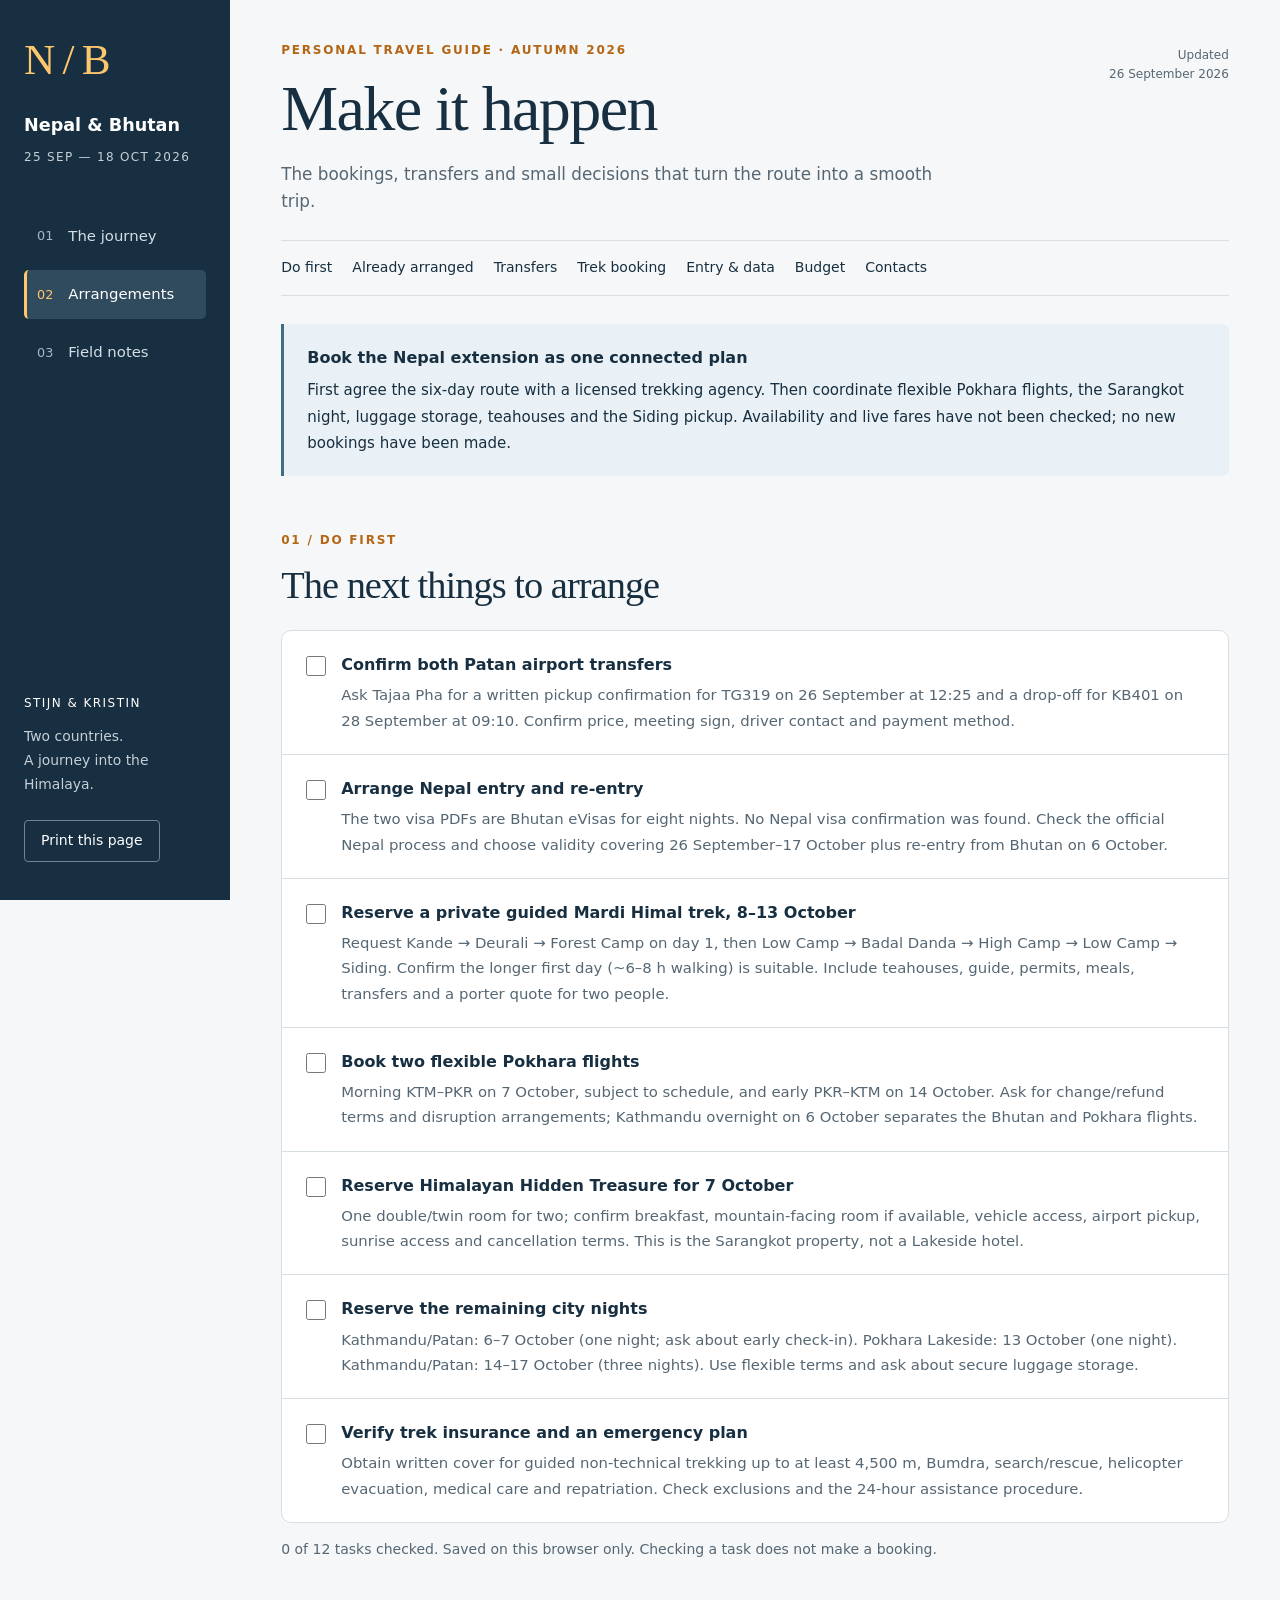
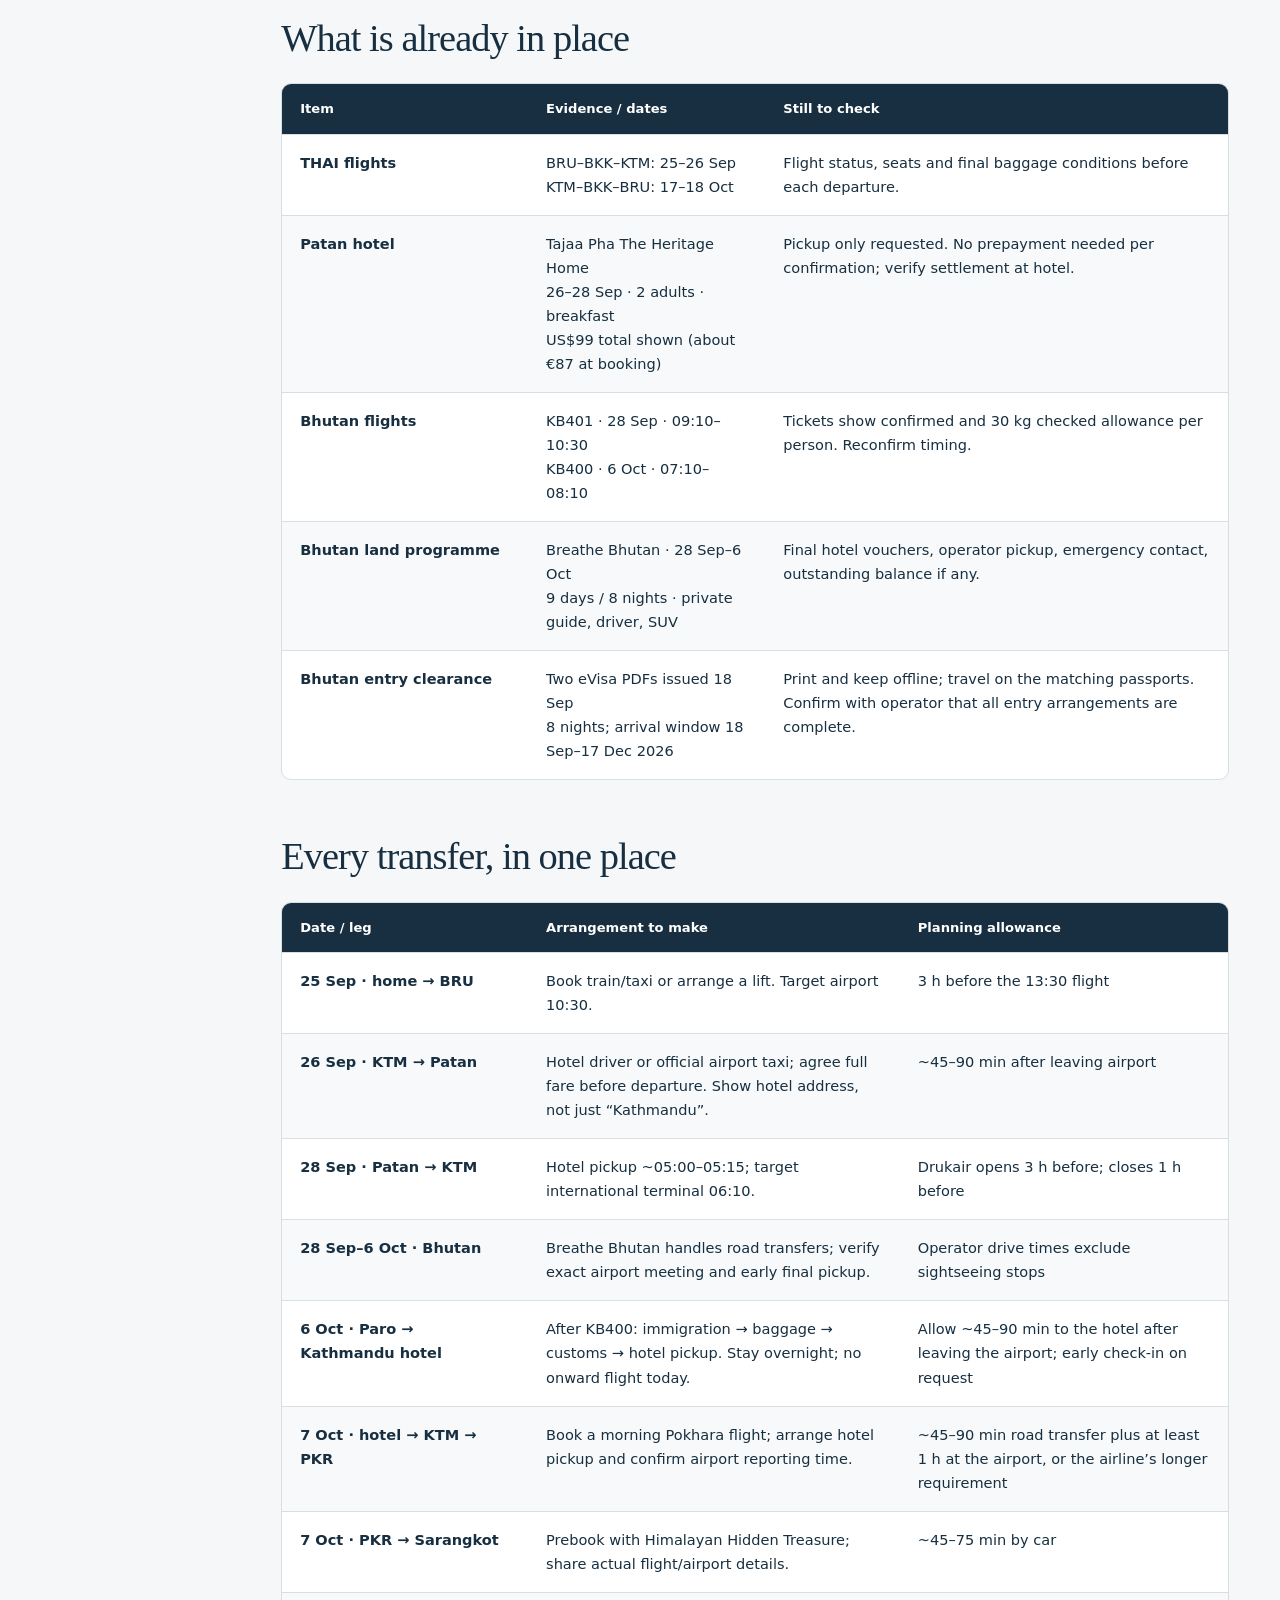
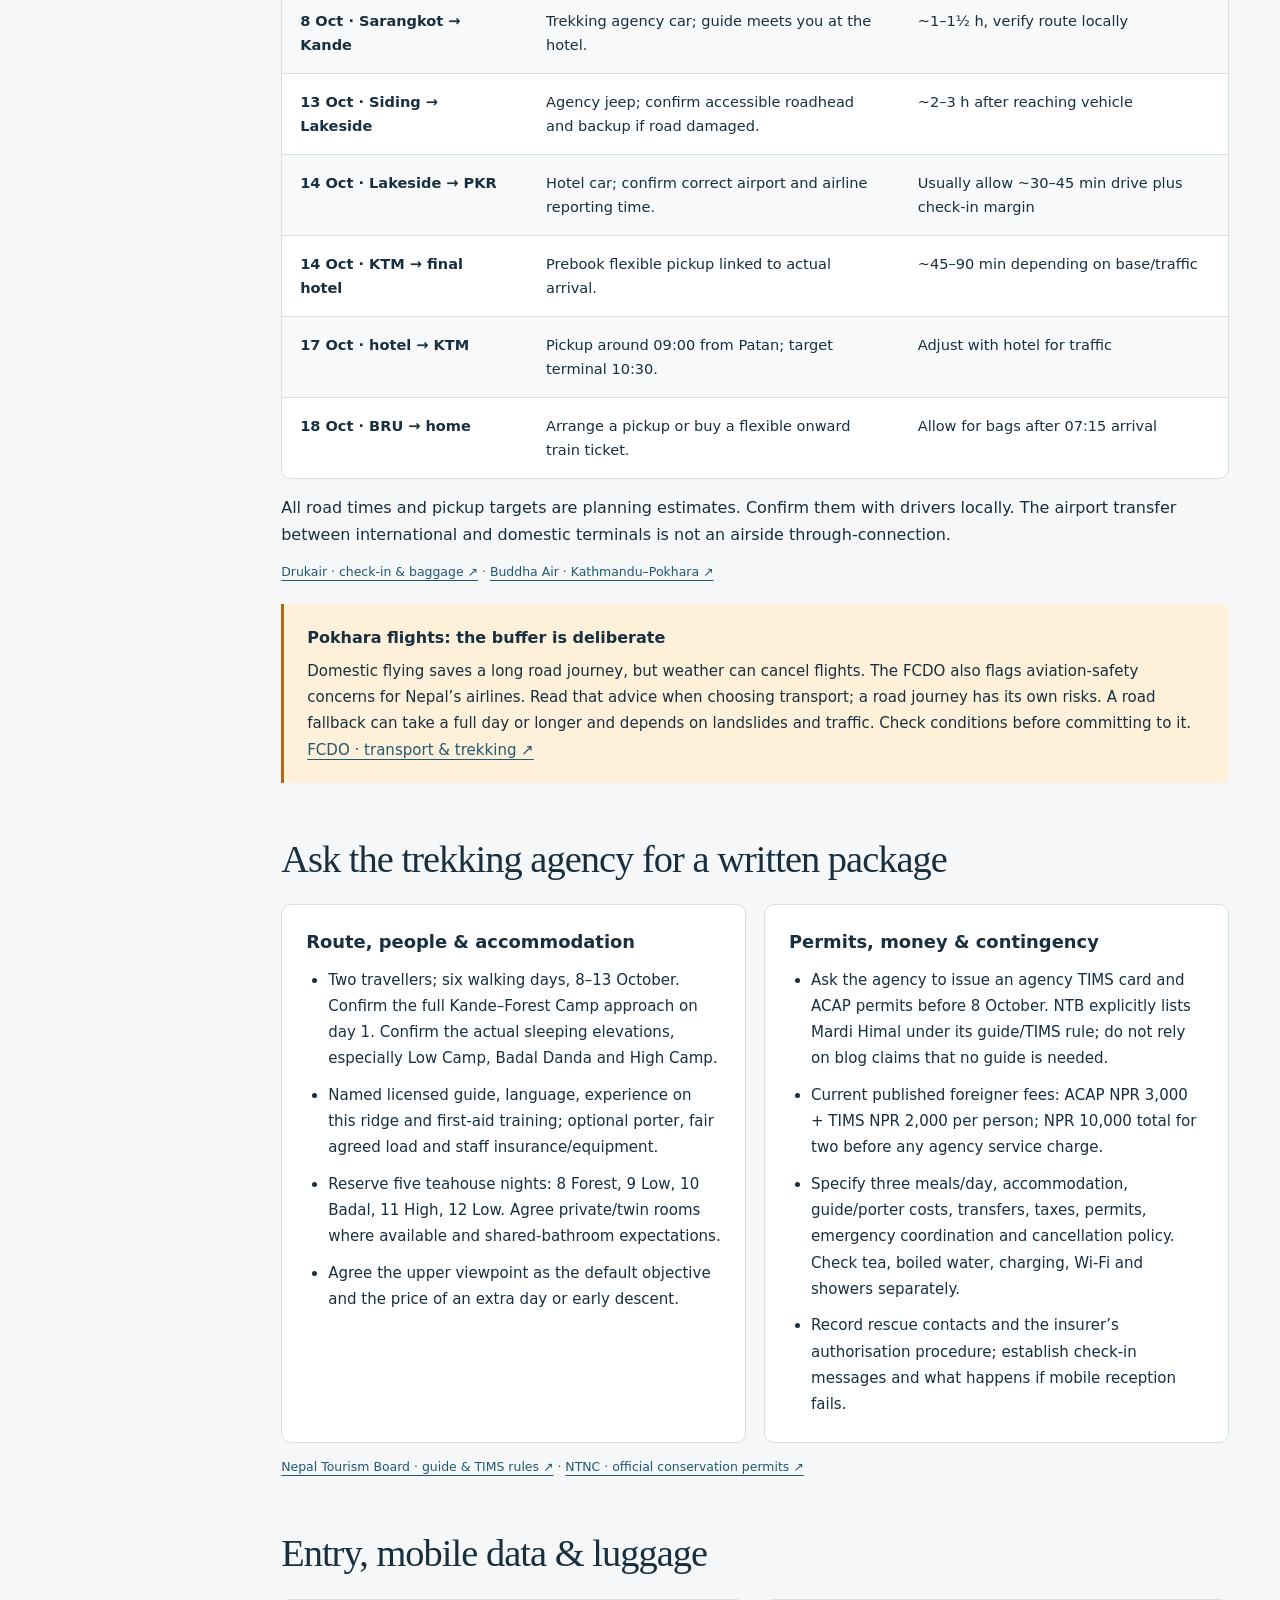
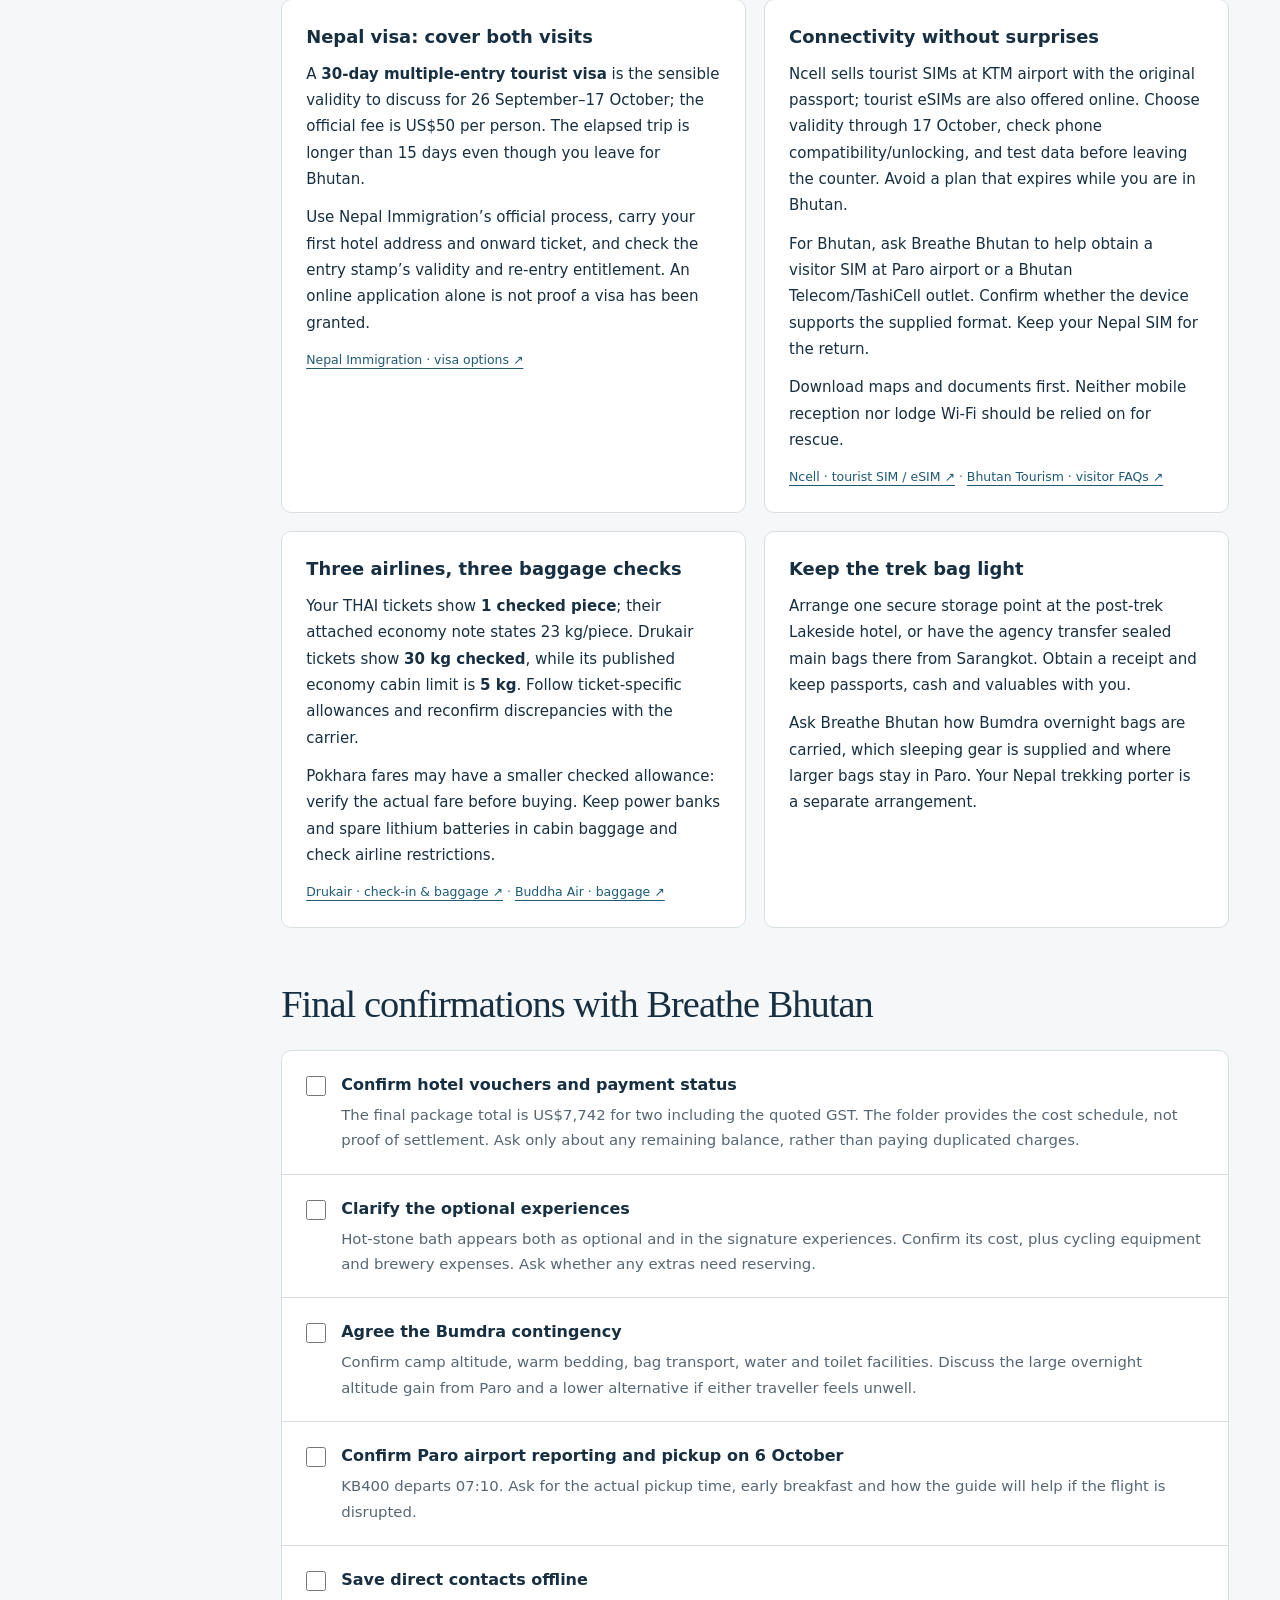
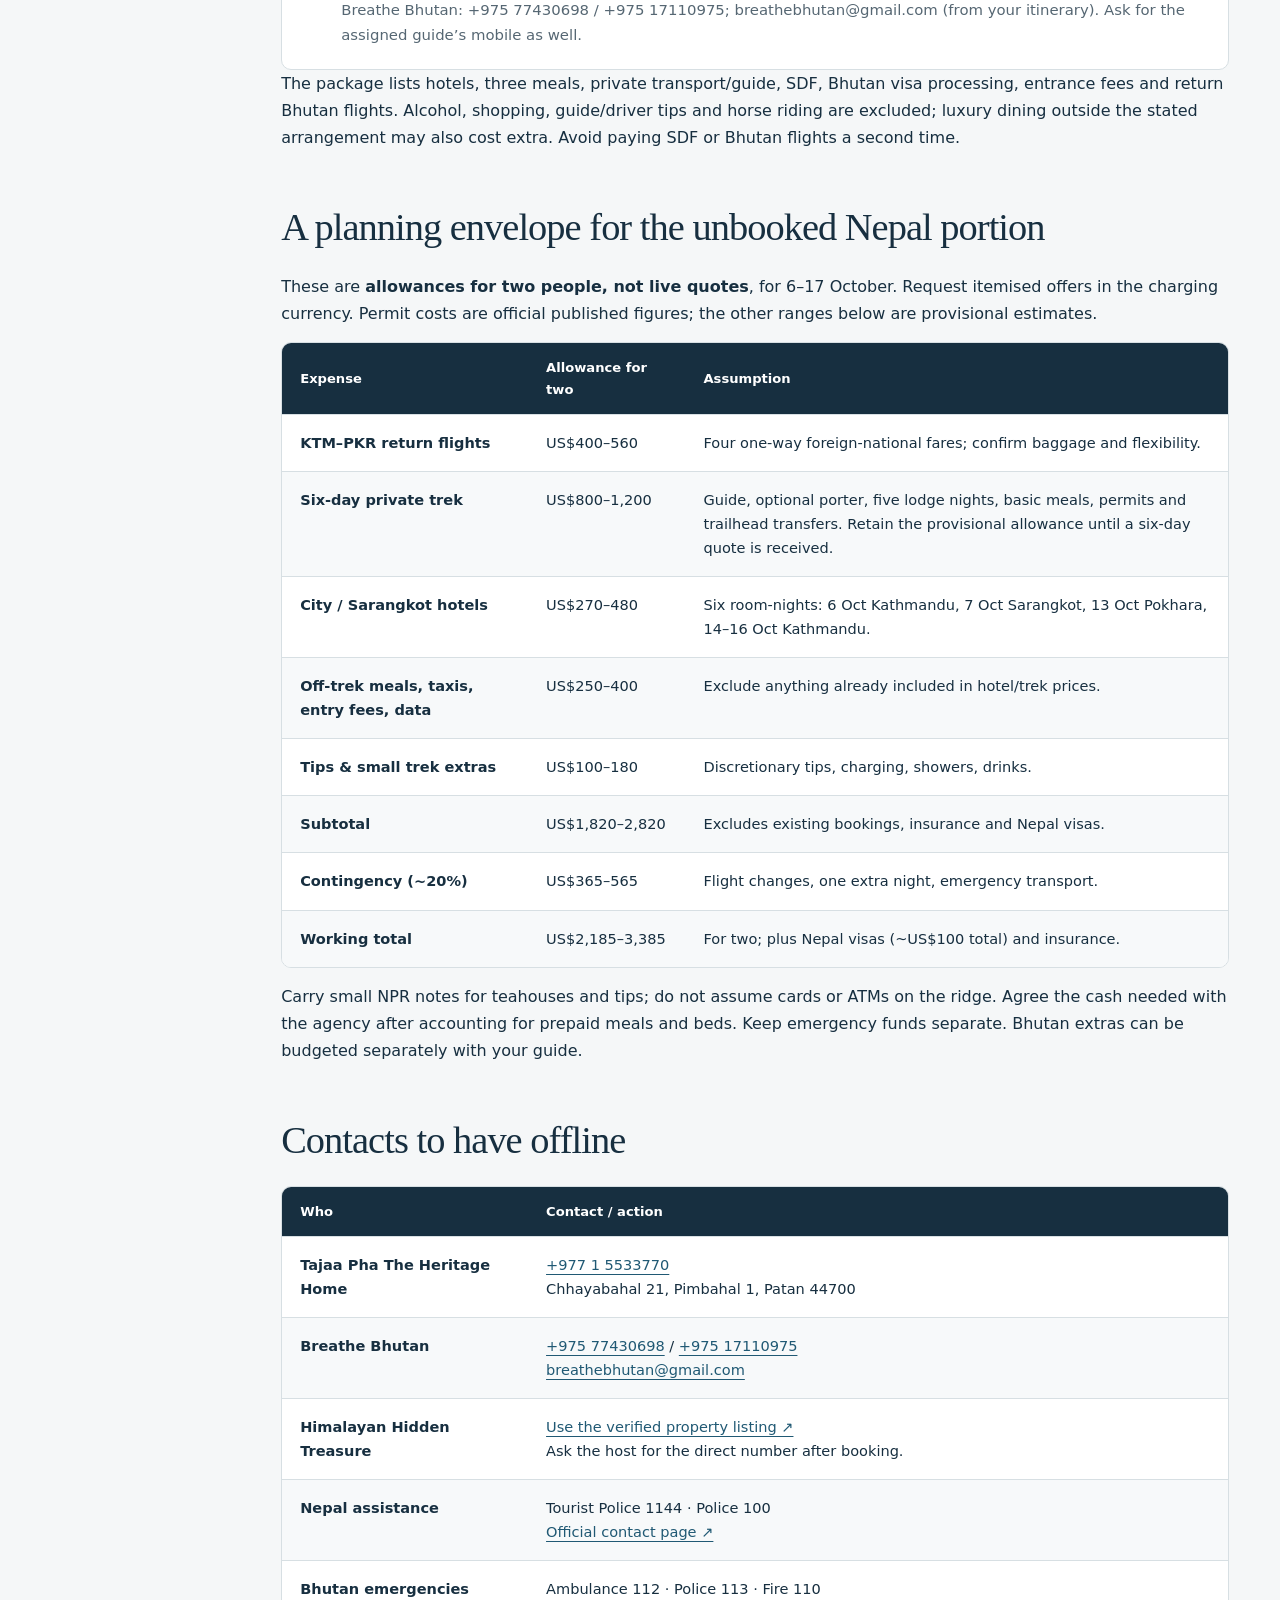
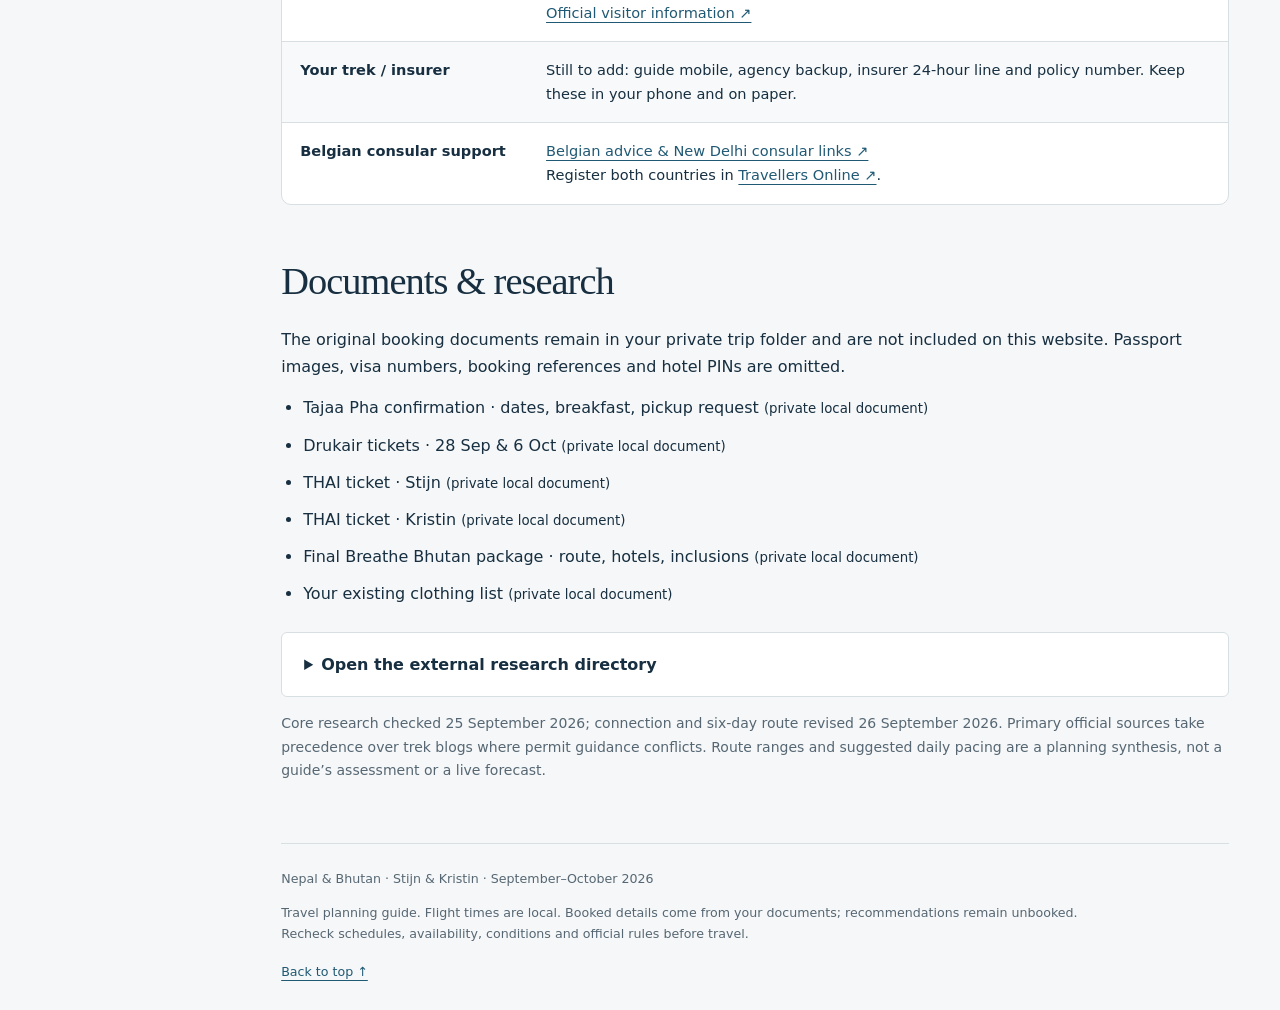
==== commit 6de9245d: "Add Kathmandu overnight, six-day trek and noindex directives" ====
--- a/arrangements.html
+++ b/arrangements.html
@@ -1 +1 @@
-<!doctype html><html lang="en"><head><meta charset="utf-8"><meta name="viewport" content="width=device-width,initial-scale=1"><meta name="description" content="The bookings, transfers and small decisions that turn the route into a smooth trip."><title>Make it happen · Nepal & Bhutan 2026</title><link rel="stylesheet" href="style.css"><link rel="icon" type="image/svg+xml" href="data:image/svg+xml,%3Csvg xmlns='http://www.w3.org/2000/svg' viewBox='0 0 40 40'%3E%3Crect width='40' height='40' rx='8' fill='%23172f40'/%3E%3Cpath d='M6 30L18 10l6 10 4-6 7 16' fill='none' stroke='%23ffc76d' stroke-width='3'/%3E%3C/svg%3E"><script src="script.js" defer></script></head><body><a class="skip" href="#main">Skip to content</a><div class="shell"><aside class="sidebar"><a class="brand" href="index.html"><span class="brand-mark">N / B</span><strong>Nepal & Bhutan</strong><span>25 SEP — 18 OCT 2026</span></a><nav aria-label="Main pages"><a href="index.html" ><span>01</span>The journey</a><a href="arrangements.html" aria-current="page"><span>02</span>Arrangements</a><a href="tips.html" ><span>03</span>Field notes</a></nav><div class="side-bottom"><p>STIJN & KRISTIN</p><p>Two countries.<br>A journey into the Himalaya.</p><button class="print" type="button">Print this page</button></div></aside><main id="main"><header class="page-heading"><div><p class="eyebrow">PERSONAL TRAVEL GUIDE · AUTUMN 2026</p><h1>Make it happen</h1><p class="intro">The bookings, transfers and small decisions that turn the route into a smooth trip.</p></div><span class="edition">Researched<br><strong>25 September 2026</strong></span></header><nav class="jump" aria-label="On this page"><a href="#urgent">Do first</a><a href="#confirmed">Already arranged</a><a href="#transport">Transfers</a><a href="#trekdetails">Trek booking</a><a href="#entrydata">Entry & data</a><a href="#budget">Budget</a><a href="#contacts">Contacts</a></nav><aside class="notice "><strong>Book the Nepal extension as one connected plan</strong><p>First agree the seven-day route with a licensed trekking agency. Then coordinate flexible Pokhara flights, the Sarangkot night, luggage storage, teahouses and the Siding pickup. Availability and live fares have not been checked; no new bookings have been made.</p></aside><section id="urgent" class="section"><div class="section-title"><span class="eyebrow">01 / DO FIRST</span><h2>The next things to arrange</h2></div><div class="checklist"><label class="check"><input type="checkbox" data-task="pickup"><span><strong>Confirm both Patan airport transfers</strong><span>Ask Tajaa Pha for a written pickup confirmation for TG319 on 26 September at 12:25 and a drop-off for KB401 on 28 September at 09:10. Confirm price, meeting sign, driver contact and payment method.</span></span></label><label class="check"><input type="checkbox" data-task="nepalvisa"><span><strong>Arrange Nepal entry and re-entry</strong><span>The two visa PDFs are Bhutan eVisas for eight nights. No Nepal visa confirmation was found. Check the official Nepal process and choose validity covering 26 September–17 October plus re-entry from Bhutan on 6 October.</span></span></label><label class="check"><input type="checkbox" data-task="trek"><span><strong>Reserve a private guided Mardi Himal trek, 7–13 October</strong><span>Request Deurali → Forest Camp → Low Camp → Badal Danda → High Camp → Low Camp → Siding. Include teahouses, guide, permits, meals, transfers and a porter quote for two people.</span></span></label><label class="check"><input type="checkbox" data-task="flights"><span><strong>Book two flexible Pokhara flights</strong><span>KTM–PKR on 6 October around 12:30–14:00, subject to schedule, and an early PKR–KTM on 14 October. Ask for change/refund terms and what happens if KB400 is late.</span></span></label><label class="check"><input type="checkbox" data-task="sarangkot"><span><strong>Reserve Himalayan Hidden Treasure for 6 October</strong><span>One double/twin room for two; confirm breakfast, mountain-facing room if available, vehicle access, airport pickup, sunrise access and cancellation terms. This is the Sarangkot property, not a Lakeside hotel.</span></span></label><label class="check"><input type="checkbox" data-task="laststays"><span><strong>Reserve the remaining city nights</strong><span>Pokhara Lakeside: 13 October (one night). Kathmandu/Patan: 14–17 October (three nights). Use flexible terms and ask about secure luggage storage.</span></span></label><label class="check"><input type="checkbox" data-task="cover"><span><strong>Verify trek insurance and an emergency plan</strong><span>Obtain written cover for guided non-technical trekking up to at least 4,500 m, Bumdra, search/rescue, helicopter evacuation, medical care and repatriation. Check exclusions and the 24-hour assistance procedure.</span></span></label></div><p class="muted" id="save-status" role="status">Checkboxes save on this browser only. They do not make bookings.</p></section><section id="confirmed" class="section"><div class="section-title"><span class="eyebrow"></span><h2>What is already in place</h2></div><div class="table-wrap"><table><thead><tr><th scope="col">Item</th><th scope="col">Evidence / dates</th><th scope="col">Still to check</th></tr></thead><tbody><tr><td>THAI flights</td><td>BRU–BKK–KTM: 25–26 Sep<br>KTM–BKK–BRU: 17–18 Oct</td><td>Flight status, seats and final baggage conditions before each departure.</td></tr><tr><td>Patan hotel</td><td>Tajaa Pha The Heritage Home<br>26–28 Sep · 2 adults · breakfast<br>US$99 total shown (about €87 at booking)</td><td>Pickup only requested. No prepayment needed per confirmation; verify settlement at hotel.</td></tr><tr><td>Bhutan flights</td><td>KB401 · 28 Sep · 09:10–10:30<br>KB400 · 6 Oct · 07:10–08:10</td><td>Tickets show confirmed and 30 kg checked allowance per person. Reconfirm timing.</td></tr><tr><td>Bhutan land programme</td><td>Breathe Bhutan · 28 Sep–6 Oct<br>9 days / 8 nights · private guide, driver, SUV</td><td>Final hotel vouchers, operator pickup, emergency contact, outstanding balance if any.</td></tr><tr><td>Bhutan entry clearance</td><td>Two eVisa PDFs issued 18 Sep<br>8 nights; arrival window 18 Sep–17 Dec 2026</td><td>Print and keep offline; travel on the matching passports. Confirm with operator that all entry arrangements are complete.</td></tr></tbody></table></div></section><section id="transport" class="section"><div class="section-title"><span class="eyebrow"></span><h2>Every transfer, in one place</h2></div><div class="table-wrap"><table><thead><tr><th scope="col">Date / leg</th><th scope="col">Arrangement to make</th><th scope="col">Planning allowance</th></tr></thead><tbody><tr><td>25 Sep · home → BRU</td><td>Book train/taxi or arrange a lift. Target airport 10:30.</td><td>3 h before the 13:30 flight</td></tr><tr><td>26 Sep · KTM → Patan</td><td>Hotel driver or official airport taxi; agree full fare before departure. Show hotel address, not just “Kathmandu”.</td><td>~45–90 min after leaving airport</td></tr><tr><td>28 Sep · Patan → KTM</td><td>Hotel pickup ~05:00–05:15; target international terminal 06:10.</td><td>Drukair opens 3 h before; closes 1 h before</td></tr><tr><td>28 Sep–6 Oct · Bhutan</td><td>Breathe Bhutan handles road transfers; verify exact airport meeting and early final pickup.</td><td>Operator drive times exclude sightseeing stops</td></tr><tr><td>6 Oct · Paro → KTM domestic</td><td>Self-transfer after KB400: immigration → baggage → customs → domestic terminal → new check-in.</td><td>Aim for ≥4 h connection; separate-ticket risk remains</td></tr><tr><td>6 Oct · PKR → Sarangkot</td><td>Prebook with Himalayan Hidden Treasure; share actual flight/airport details.</td><td>~45–75 min by car</td></tr><tr><td>7 Oct · Sarangkot → Kande</td><td>Trekking agency car; guide meets you at the hotel.</td><td>~1–1½ h, verify route locally</td></tr><tr><td>13 Oct · Siding → Lakeside</td><td>Agency jeep; confirm accessible roadhead and backup if road damaged.</td><td>~2–3 h after reaching vehicle</td></tr><tr><td>14 Oct · Lakeside → PKR</td><td>Hotel car; confirm correct airport and airline reporting time.</td><td>Usually allow ~30–45 min drive plus check-in margin</td></tr><tr><td>14 Oct · KTM → final hotel</td><td>Prebook flexible pickup linked to actual arrival.</td><td>~45–90 min depending on base/traffic</td></tr><tr><td>17 Oct · hotel → KTM</td><td>Pickup around 09:00 from Patan; target terminal 10:30.</td><td>Adjust with hotel for traffic</td></tr><tr><td>18 Oct · BRU → home</td><td>Arrange a pickup or buy a flexible onward train ticket.</td><td>Allow for bags after 07:15 arrival</td></tr></tbody></table></div><p>All road times and pickup targets are planning estimates. Confirm them with drivers locally. The airport transfer between international and domestic terminals is not an airside through-connection.</p><p class="sources"><a href="https://drukair.com.bt/experience/before-you-fly/baggage-allowance/" target="_blank" rel="noopener">Drukair · check-in & baggage ↗</a> · <a href="https://www.buddhaair.com/flight-routes/flights-from-kathmandu-to-pokhara" target="_blank" rel="noopener">Buddha Air · Kathmandu–Pokhara ↗</a></p></section><aside class="notice amber"><strong>Pokhara flights: the buffer is deliberate</strong><p>Domestic flying saves a long road journey, but weather can cancel flights. The FCDO also flags aviation-safety concerns for Nepal’s airlines. Read that advice when choosing transport; a road journey has its own risks. A road fallback can take a full day or longer and depends on landslides and traffic. Check conditions before committing to it. <a href="https://www.gov.uk/foreign-travel-advice/nepal/safety-and-security" target="_blank" rel="noopener">FCDO · transport & trekking ↗</a></p></aside><section id="trekdetails" class="section"><div class="section-title"><span class="eyebrow"></span><h2>Ask the trekking agency for a written package</h2></div><div class="grid two"><article class="panel"><h3>Route, people & accommodation</h3><ul><li>Two travellers; seven walking days, 7–13 October. Confirm the actual sleeping elevations, especially Low Camp, Badal Danda and High Camp.</li><li>Named licensed guide, language, experience on this ridge and first-aid training; optional porter, fair agreed load and staff insurance/equipment.</li><li>Reserve six teahouse nights: 7 Deurali, 8 Forest, 9 Low, 10 Badal, 11 High, 12 Low. Agree private/twin rooms where available and shared-bathroom expectations.</li><li>Agree the upper viewpoint as the default objective and the price of an extra day or early descent.</li></ul></article><article class="panel"><h3>Permits, money & contingency</h3><ul><li>Ask the agency to issue an agency TIMS card and ACAP permits before 7 October. NTB explicitly lists Mardi Himal under its guide/TIMS rule; do not rely on blog claims that no guide is needed.</li><li>Current published foreigner fees: ACAP NPR 3,000 + TIMS NPR 2,000 per person; NPR 10,000 total for two before any agency service charge.</li><li>Specify three meals/day, accommodation, guide/porter costs, transfers, taxes, permits, emergency coordination and cancellation policy. Check tea, boiled water, charging, Wi-Fi and showers separately.</li><li>Record rescue contacts and the insurer’s authorisation procedure; establish check-in messages and what happens if mobile reception fails.</li></ul></article></div><p class="sources"><a href="https://ntb.gov.np/plan-your-trip/before-you-come/tims-card" target="_blank" rel="noopener">Nepal Tourism Board · guide & TIMS rules ↗</a> · <a href="https://epermit.ntnc.org.np/" target="_blank" rel="noopener">NTNC · official conservation permits ↗</a></p></section><section id="entrydata" class="section"><div class="section-title"><span class="eyebrow"></span><h2>Entry, mobile data & luggage</h2></div><div class="grid two"><article class="panel"><h3>Nepal visa: cover both visits</h3><p>A <strong>30-day multiple-entry tourist visa</strong> is the sensible validity to discuss for 26 September–17 October; the official fee is US$50 per person. The elapsed trip is longer than 15 days even though you leave for Bhutan.</p><p>Use Nepal Immigration’s official process, carry your first hotel address and onward ticket, and check the entry stamp’s validity and re-entry entitlement. An online application alone is not proof a visa has been granted.</p><p class="sources"><a href="https://immigration.gov.np/eta-visa-nepal" target="_blank" rel="noopener">Nepal Immigration · visa options ↗</a></p></article><article class="panel"><h3>Connectivity without surprises</h3><p>Ncell sells tourist SIMs at KTM airport with the original passport; tourist eSIMs are also offered online. Choose validity through 17 October, check phone compatibility/unlocking, and test data before leaving the counter. Avoid a plan that expires while you are in Bhutan.</p><p>For Bhutan, ask Breathe Bhutan to help obtain a visitor SIM at Paro airport or a Bhutan Telecom/TashiCell outlet. Confirm whether the device supports the supplied format. Keep your Nepal SIM for the return.</p><p>Download maps and documents first. Neither mobile reception nor lodge Wi-Fi should be relied on for rescue.</p><p class="sources"><a href="https://www.ncell.com.np/en/individual/get-started/touristpro-explorer" target="_blank" rel="noopener">Ncell · tourist SIM / eSIM ↗</a> · <a href="https://bhutan.travel/faqs" target="_blank" rel="noopener">Bhutan Tourism · visitor FAQs ↗</a></p></article><article class="panel"><h3>Three airlines, three baggage checks</h3><p>Your THAI tickets show <strong>1 checked piece</strong>; their attached economy note states 23 kg/piece. Drukair tickets show <strong>30 kg checked</strong>, while its published economy cabin limit is <strong>5 kg</strong>. Follow ticket-specific allowances and reconfirm discrepancies with the carrier.</p><p>Pokhara fares may have a smaller checked allowance: verify the actual fare before buying. Keep power banks and spare lithium batteries in cabin baggage and check airline restrictions.</p><p class="sources"><a href="https://drukair.com.bt/experience/before-you-fly/baggage-allowance/" target="_blank" rel="noopener">Drukair · check-in & baggage ↗</a> · <a href="https://www.buddhaair.com/detail/baggage" target="_blank" rel="noopener">Buddha Air · baggage ↗</a></p></article><article class="panel"><h3>Keep the trek bag light</h3><p>Arrange one secure storage point at the post-trek Lakeside hotel, or have the agency transfer sealed main bags there from Sarangkot. Obtain a receipt and keep passports, cash and valuables with you.</p><p>Ask Breathe Bhutan how Bumdra overnight bags are carried, which sleeping gear is supplied and where larger bags stay in Paro. Your Nepal trekking porter is a separate arrangement.</p></article></div></section><section id="operator" class="section"><div class="section-title"><span class="eyebrow"></span><h2>Final confirmations with Breathe Bhutan</h2></div><div class="checklist"><label class="check"><input type="checkbox" data-task="bb-vouchers"><span><strong>Confirm hotel vouchers and payment status</strong><span>The final package total is US$7,742 for two including the quoted GST. The folder provides the cost schedule, not proof of settlement. Ask only about any remaining balance, rather than paying duplicated charges.</span></span></label><label class="check"><input type="checkbox" data-task="bb-scope"><span><strong>Clarify the optional experiences</strong><span>Hot-stone bath appears both as optional and in the signature experiences. Confirm its cost, plus cycling equipment and brewery expenses. Ask whether any extras need reserving.</span></span></label><label class="check"><input type="checkbox" data-task="bb-altitude"><span><strong>Agree the Bumdra contingency</strong><span>Confirm camp altitude, warm bedding, bag transport, water and toilet facilities. Discuss the large overnight altitude gain from Paro and a lower alternative if either traveller feels unwell.</span></span></label><label class="check"><input type="checkbox" data-task="bb-flight"><span><strong>Confirm Paro airport reporting and pickup on 6 October</strong><span>KB400 departs 07:10. Ask for the actual pickup time, early breakfast and how the guide will help if the flight is disrupted.</span></span></label><label class="check"><input type="checkbox" data-task="bb-contact"><span><strong>Save direct contacts offline</strong><span>Breathe Bhutan: +975 77430698 / +975 17110975; breathebhutan@gmail.com (from your itinerary). Ask for the assigned guide’s mobile as well.</span></span></label></div><p>The package lists hotels, three meals, private transport/guide, SDF, Bhutan visa processing, entrance fees and return Bhutan flights. Alcohol, shopping, guide/driver tips and horse riding are excluded; luxury dining outside the stated arrangement may also cost extra. Avoid paying SDF or Bhutan flights a second time.</p></section><section id="budget" class="section"><div class="section-title"><span class="eyebrow"></span><h2>A planning envelope for the unbooked Nepal portion</h2></div><p>These are <strong>allowances for two people, not live quotes</strong>, for 6–17 October. Request itemised offers in the charging currency. Permit costs are official published figures; the other ranges below are provisional estimates.</p><div class="table-wrap"><table><thead><tr><th scope="col">Expense</th><th scope="col">Allowance for two</th><th scope="col">Assumption</th></tr></thead><tbody><tr><td>KTM–PKR return flights</td><td>US$400–560</td><td>Four one-way foreign-national fares; confirm baggage and flexibility.</td></tr><tr><td>Seven-day private trek</td><td>US$800–1,200</td><td>Guide, optional porter, six lodge nights, basic meals, permits and trailhead transfers; compare written inclusions.</td></tr><tr><td>City / Sarangkot hotels</td><td>US$220–400</td><td>Five room-nights: 6 Oct Sarangkot, 13 Oct Pokhara, 14–16 Oct Kathmandu.</td></tr><tr><td>Off-trek meals, taxis, entry fees, data</td><td>US$250–400</td><td>Exclude anything already included in hotel/trek prices.</td></tr><tr><td>Tips & small trek extras</td><td>US$100–180</td><td>Discretionary tips, charging, showers, drinks.</td></tr><tr><td>Subtotal</td><td>US$1,770–2,740</td><td>Excludes existing bookings, insurance and Nepal visas.</td></tr><tr><td>Contingency (~20%)</td><td>US$355–550</td><td>Flight changes, one extra night, emergency transport.</td></tr><tr><td>Working total</td><td>US$2,125–3,290</td><td>For two; plus Nepal visas (~US$100 total) and insurance.</td></tr></tbody></table></div><p>Carry small NPR notes for teahouses and tips; do not assume cards or ATMs on the ridge. Agree the cash needed with the agency after accounting for prepaid meals and beds. Keep emergency funds separate. Bhutan extras can be budgeted separately with your guide.</p></section><section id="contacts" class="section"><div class="section-title"><span class="eyebrow"></span><h2>Contacts to have offline</h2></div><div class="table-wrap"><table><thead><tr><th scope="col">Who</th><th scope="col">Contact / action</th></tr></thead><tbody><tr><td>Tajaa Pha The Heritage Home</td><td><a href="tel:+97715533770">+977 1 5533770</a><br>Chhayabahal 21, Pimbahal 1, Patan 44700</td></tr><tr><td>Breathe Bhutan</td><td><a href="tel:+97577430698">+975 77430698</a> / <a href="tel:+97517110975">+975 17110975</a><br><a href="mailto:breathebhutan@gmail.com">breathebhutan@gmail.com</a></td></tr><tr><td>Himalayan Hidden Treasure</td><td><a href="https://www.booking.com/hotel/np/himalayan-hidden-treasure.html" target="_blank" rel="noopener">Use the verified property listing ↗</a><br>Ask the host for the direct number after booking.</td></tr><tr><td>Nepal assistance</td><td>Tourist Police 1144 · Police 100<br><a href="https://ntb.gov.np/plan-your-trip/before-you-come/tourist-police" target="_blank" rel="noopener">Official contact page ↗</a></td></tr><tr><td>Bhutan emergencies</td><td>Ambulance 112 · Police 113 · Fire 110<br><a href="https://bhutan.travel/faqs" target="_blank" rel="noopener">Official visitor information ↗</a></td></tr><tr><td>Your trek / insurer</td><td>Still to add: guide mobile, agency backup, insurer 24-hour line and policy number. Keep these in your phone and on paper.</td></tr><tr><td>Belgian consular support</td><td><a href="https://diplomatie.belgium.be/nl/landen/nepal/reizen-naar-nepal-reisadvies/laatste-update-nepal" target="_blank" rel="noopener">Belgian advice & New Delhi consular links ↗</a><br>Register both countries in <a href="https://travellersonline.diplomatie.be/" target="_blank" rel="noopener">Travellers Online ↗</a>.</td></tr></tbody></table></div></section><section id="documents" class="section"><div class="section-title"><span class="eyebrow"></span><h2>Documents & research</h2></div><p>The original booking documents remain in your private trip folder and are not included on this website. Passport images, visa numbers, booking references and hotel PINs are omitted.</p><ul><li><span>Tajaa Pha confirmation · dates, breakfast, pickup request <small>(private local document)</small></span></li><li><span>Drukair tickets · 28 Sep & 6 Oct <small>(private local document)</small></span></li><li><span>THAI ticket · Stijn <small>(private local document)</small></span></li><li><span>THAI ticket · Kristin <small>(private local document)</small></span></li><li><span>Final Breathe Bhutan package · route, hotels, inclusions <small>(private local document)</small></span></li><li><span>Your existing clothing list <small>(private local document)</small></span></li></ul><details><summary>Open the external research directory</summary><div class="source-list"><p><a href="https://ntb.gov.np/plan-your-trip/before-you-come/tims-card" target="_blank" rel="noopener">Nepal Tourism Board · guide & TIMS rules ↗</a></p><p><a href="https://epermit.ntnc.org.np/" target="_blank" rel="noopener">NTNC · official conservation permits ↗</a></p><p><a href="https://www.cdc.gov/yellow-book/hcp/environmental-hazards-risks/high-altitude-travel-and-altitude-illness.html" target="_blank" rel="noopener">CDC · altitude guidance ↗</a></p><p><a href="https://mantramountain.com/guides/mardi-himal" target="_blank" rel="noopener">Mardi Himal · route & camps ↗</a></p><p><a href="https://www.booking.com/hotel/np/himalayan-hidden-treasure.html" target="_blank" rel="noopener">Himalayan Hidden Treasure · listing ↗</a></p><p><a href="https://immigration.gov.np/eta-visa-nepal" target="_blank" rel="noopener">Nepal Immigration · visa options ↗</a></p><p><a href="https://www.ncell.com.np/en/individual/get-started/touristpro-explorer" target="_blank" rel="noopener">Ncell · tourist SIM / eSIM ↗</a></p><p><a href="https://bhutan.travel/faqs" target="_blank" rel="noopener">Bhutan Tourism · visitor FAQs ↗</a></p><p><a href="https://www.buddhaair.com/flight-routes/flights-from-kathmandu-to-pokhara" target="_blank" rel="noopener">Buddha Air · Kathmandu–Pokhara ↗</a></p><p><a href="https://www.buddhaair.com/detail/baggage" target="_blank" rel="noopener">Buddha Air · baggage ↗</a></p><p><a href="https://drukair.com.bt/experience/before-you-fly/baggage-allowance/" target="_blank" rel="noopener">Drukair · check-in & baggage ↗</a></p><p><a href="https://rspnbhutan.org/phobjikha-valley-bids-adieu-to-the-black-necked-cranes/" target="_blank" rel="noopener">RSPN · seasonal crane migration ↗</a></p><p><a href="https://trade.ntb.gov.np/travel-essentials/cultural-etiquette/" target="_blank" rel="noopener">Nepal Tourism Board · etiquette ↗</a></p><p><a href="https://bhutan.travel/journal/editorial/the-diverse-and-delicious-food-of-bhutan" target="_blank" rel="noopener">Bhutan Tourism · food ↗</a></p><p><a href="https://trade.ntb.gov.np/tourist-destination/around-kathmandu/" target="_blank" rel="noopener">Nepal Tourism Board · Kathmandu Valley ↗</a></p><p><a href="https://ntb.gov.np/plan-your-trip/before-you-come/heritage-site-entry-fees" target="_blank" rel="noopener">Nepal Tourism Board · heritage fees ↗</a></p><p><a href="https://diplomatie.belgium.be/nl/landen/nepal/reizen-naar-nepal-reisadvies/laatste-update-nepal" target="_blank" rel="noopener">Belgian Foreign Affairs · current Nepal advice ↗</a></p><p><a href="https://www.gov.uk/foreign-travel-advice/nepal/safety-and-security" target="_blank" rel="noopener">FCDO · transport & trekking ↗</a></p><p><a href="https://wwwnc.cdc.gov/travel/destinations/traveler/none/nepal" target="_blank" rel="noopener">CDC · Nepal travel health ↗</a></p><p><a href="https://wwwnc.cdc.gov/travel/destinations/traveler/none/bhutan" target="_blank" rel="noopener">CDC · Bhutan travel health ↗</a></p><p><a href="https://ntb.gov.np/plan-your-trip/before-you-come/tourist-police" target="_blank" rel="noopener">Nepal Tourism Board · emergency contacts ↗</a></p><p><a href="https://patanmuseum.gov.np/" target="_blank" rel="noopener">Patan Museum ↗</a></p><p><a href="https://wildwomenexpeditions.com/wp-content/uploads/2024/02/Bhutan-Hiking-Adventure-01.30.2024.pdf" target="_blank" rel="noopener">Bumdra · published campsite elevation ↗</a></p></div></details><p class="muted">Research checked 25 September 2026. Primary official sources take precedence over trek blogs where permit guidance conflicts. Route ranges and suggested daily pacing are a planning synthesis, not a guide’s assessment or a live forecast.</p></section><footer><p>Nepal & Bhutan · Stijn & Kristin · September–October 2026</p><p>Travel planning guide. Flight times are local. Booked details come from your documents; recommendations remain unbooked. Recheck schedules, availability, conditions and official rules before travel.</p><a href="#main">Back to top ↑</a></footer></main></div></body></html>+<!doctype html><html lang="en"><head><meta name="robots" content="noindex, nofollow, noarchive, noimageindex"><meta charset="utf-8"><meta name="viewport" content="width=device-width,initial-scale=1"><meta name="description" content="The bookings, transfers and small decisions that turn the route into a smooth trip."><title>Make it happen · Nepal & Bhutan 2026</title><link rel="stylesheet" href="style.css"><link rel="icon" type="image/svg+xml" href="data:image/svg+xml,%3Csvg xmlns='http://www.w3.org/2000/svg' viewBox='0 0 40 40'%3E%3Crect width='40' height='40' rx='8' fill='%23172f40'/%3E%3Cpath d='M6 30L18 10l6 10 4-6 7 16' fill='none' stroke='%23ffc76d' stroke-width='3'/%3E%3C/svg%3E"><script src="script.js" defer></script></head><body><a class="skip" href="#main">Skip to content</a><div class="shell"><aside class="sidebar"><a class="brand" href="index.html"><span class="brand-mark">N / B</span><strong>Nepal & Bhutan</strong><span>25 SEP — 18 OCT 2026</span></a><nav aria-label="Main pages"><a href="index.html" ><span>01</span>The journey</a><a href="arrangements.html" aria-current="page"><span>02</span>Arrangements</a><a href="tips.html" ><span>03</span>Field notes</a></nav><div class="side-bottom"><p>STIJN & KRISTIN</p><p>Two countries.<br>A journey into the Himalaya.</p><button class="print" type="button">Print this page</button></div></aside><main id="main"><header class="page-heading"><div><p class="eyebrow">PERSONAL TRAVEL GUIDE · AUTUMN 2026</p><h1>Make it happen</h1><p class="intro">The bookings, transfers and small decisions that turn the route into a smooth trip.</p></div><span class="edition">Updated<br><strong>26 September 2026</strong></span></header><nav class="jump" aria-label="On this page"><a href="#urgent">Do first</a><a href="#confirmed">Already arranged</a><a href="#transport">Transfers</a><a href="#trekdetails">Trek booking</a><a href="#entrydata">Entry & data</a><a href="#budget">Budget</a><a href="#contacts">Contacts</a></nav><aside class="notice "><strong>Book the Nepal extension as one connected plan</strong><p>First agree the six-day route with a licensed trekking agency. Then coordinate flexible Pokhara flights, the Sarangkot night, luggage storage, teahouses and the Siding pickup. Availability and live fares have not been checked; no new bookings have been made.</p></aside><section id="urgent" class="section"><div class="section-title"><span class="eyebrow">01 / DO FIRST</span><h2>The next things to arrange</h2></div><div class="checklist"><label class="check"><input type="checkbox" data-task="pickup"><span><strong>Confirm both Patan airport transfers</strong><span>Ask Tajaa Pha for a written pickup confirmation for TG319 on 26 September at 12:25 and a drop-off for KB401 on 28 September at 09:10. Confirm price, meeting sign, driver contact and payment method.</span></span></label><label class="check"><input type="checkbox" data-task="nepalvisa"><span><strong>Arrange Nepal entry and re-entry</strong><span>The two visa PDFs are Bhutan eVisas for eight nights. No Nepal visa confirmation was found. Check the official Nepal process and choose validity covering 26 September–17 October plus re-entry from Bhutan on 6 October.</span></span></label><label class="check"><input type="checkbox" data-task="trek"><span><strong>Reserve a private guided Mardi Himal trek, 8–13 October</strong><span>Request Kande → Deurali → Forest Camp on day 1, then Low Camp → Badal Danda → High Camp → Low Camp → Siding. Confirm the longer first day (~6–8 h walking) is suitable. Include teahouses, guide, permits, meals, transfers and a porter quote for two people.</span></span></label><label class="check"><input type="checkbox" data-task="flights"><span><strong>Book two flexible Pokhara flights</strong><span>Morning KTM–PKR on 7 October, subject to schedule, and early PKR–KTM on 14 October. Ask for change/refund terms and disruption arrangements; Kathmandu overnight on 6 October separates the Bhutan and Pokhara flights.</span></span></label><label class="check"><input type="checkbox" data-task="sarangkot"><span><strong>Reserve Himalayan Hidden Treasure for 7 October</strong><span>One double/twin room for two; confirm breakfast, mountain-facing room if available, vehicle access, airport pickup, sunrise access and cancellation terms. This is the Sarangkot property, not a Lakeside hotel.</span></span></label><label class="check"><input type="checkbox" data-task="laststays"><span><strong>Reserve the remaining city nights</strong><span>Kathmandu/Patan: 6–7 October (one night; ask about early check-in). Pokhara Lakeside: 13 October (one night). Kathmandu/Patan: 14–17 October (three nights). Use flexible terms and ask about secure luggage storage.</span></span></label><label class="check"><input type="checkbox" data-task="cover"><span><strong>Verify trek insurance and an emergency plan</strong><span>Obtain written cover for guided non-technical trekking up to at least 4,500 m, Bumdra, search/rescue, helicopter evacuation, medical care and repatriation. Check exclusions and the 24-hour assistance procedure.</span></span></label></div><p class="muted" id="save-status" role="status">Checkboxes save on this browser only. They do not make bookings.</p></section><section id="confirmed" class="section"><div class="section-title"><span class="eyebrow"></span><h2>What is already in place</h2></div><div class="table-wrap"><table><thead><tr><th scope="col">Item</th><th scope="col">Evidence / dates</th><th scope="col">Still to check</th></tr></thead><tbody><tr><td>THAI flights</td><td>BRU–BKK–KTM: 25–26 Sep<br>KTM–BKK–BRU: 17–18 Oct</td><td>Flight status, seats and final baggage conditions before each departure.</td></tr><tr><td>Patan hotel</td><td>Tajaa Pha The Heritage Home<br>26–28 Sep · 2 adults · breakfast<br>US$99 total shown (about €87 at booking)</td><td>Pickup only requested. No prepayment needed per confirmation; verify settlement at hotel.</td></tr><tr><td>Bhutan flights</td><td>KB401 · 28 Sep · 09:10–10:30<br>KB400 · 6 Oct · 07:10–08:10</td><td>Tickets show confirmed and 30 kg checked allowance per person. Reconfirm timing.</td></tr><tr><td>Bhutan land programme</td><td>Breathe Bhutan · 28 Sep–6 Oct<br>9 days / 8 nights · private guide, driver, SUV</td><td>Final hotel vouchers, operator pickup, emergency contact, outstanding balance if any.</td></tr><tr><td>Bhutan entry clearance</td><td>Two eVisa PDFs issued 18 Sep<br>8 nights; arrival window 18 Sep–17 Dec 2026</td><td>Print and keep offline; travel on the matching passports. Confirm with operator that all entry arrangements are complete.</td></tr></tbody></table></div></section><section id="transport" class="section"><div class="section-title"><span class="eyebrow"></span><h2>Every transfer, in one place</h2></div><div class="table-wrap"><table><thead><tr><th scope="col">Date / leg</th><th scope="col">Arrangement to make</th><th scope="col">Planning allowance</th></tr></thead><tbody><tr><td>25 Sep · home → BRU</td><td>Book train/taxi or arrange a lift. Target airport 10:30.</td><td>3 h before the 13:30 flight</td></tr><tr><td>26 Sep · KTM → Patan</td><td>Hotel driver or official airport taxi; agree full fare before departure. Show hotel address, not just “Kathmandu”.</td><td>~45–90 min after leaving airport</td></tr><tr><td>28 Sep · Patan → KTM</td><td>Hotel pickup ~05:00–05:15; target international terminal 06:10.</td><td>Drukair opens 3 h before; closes 1 h before</td></tr><tr><td>28 Sep–6 Oct · Bhutan</td><td>Breathe Bhutan handles road transfers; verify exact airport meeting and early final pickup.</td><td>Operator drive times exclude sightseeing stops</td></tr><tr><td>6 Oct · Paro → Kathmandu hotel</td><td>After KB400: immigration → baggage → customs → hotel pickup. Stay overnight; no onward flight today.</td><td>Allow ~45–90 min to the hotel after leaving the airport; early check-in on request</td></tr><tr><td>7 Oct · hotel → KTM → PKR</td><td>Book a morning Pokhara flight; arrange hotel pickup and confirm airport reporting time.</td><td>~45–90 min road transfer plus at least 1 h at the airport, or the airline’s longer requirement</td></tr><tr><td>7 Oct · PKR → Sarangkot</td><td>Prebook with Himalayan Hidden Treasure; share actual flight/airport details.</td><td>~45–75 min by car</td></tr><tr><td>8 Oct · Sarangkot → Kande</td><td>Trekking agency car; guide meets you at the hotel.</td><td>~1–1½ h, verify route locally</td></tr><tr><td>13 Oct · Siding → Lakeside</td><td>Agency jeep; confirm accessible roadhead and backup if road damaged.</td><td>~2–3 h after reaching vehicle</td></tr><tr><td>14 Oct · Lakeside → PKR</td><td>Hotel car; confirm correct airport and airline reporting time.</td><td>Usually allow ~30–45 min drive plus check-in margin</td></tr><tr><td>14 Oct · KTM → final hotel</td><td>Prebook flexible pickup linked to actual arrival.</td><td>~45–90 min depending on base/traffic</td></tr><tr><td>17 Oct · hotel → KTM</td><td>Pickup around 09:00 from Patan; target terminal 10:30.</td><td>Adjust with hotel for traffic</td></tr><tr><td>18 Oct · BRU → home</td><td>Arrange a pickup or buy a flexible onward train ticket.</td><td>Allow for bags after 07:15 arrival</td></tr></tbody></table></div><p>All road times and pickup targets are planning estimates. Confirm them with drivers locally. The airport transfer between international and domestic terminals is not an airside through-connection.</p><p class="sources"><a href="https://drukair.com.bt/experience/before-you-fly/baggage-allowance/" target="_blank" rel="noopener">Drukair · check-in & baggage ↗</a> · <a href="https://www.buddhaair.com/flight-routes/flights-from-kathmandu-to-pokhara" target="_blank" rel="noopener">Buddha Air · Kathmandu–Pokhara ↗</a></p></section><aside class="notice amber"><strong>Pokhara flights: the buffer is deliberate</strong><p>Domestic flying saves a long road journey, but weather can cancel flights. The FCDO also flags aviation-safety concerns for Nepal’s airlines. Read that advice when choosing transport; a road journey has its own risks. A road fallback can take a full day or longer and depends on landslides and traffic. Check conditions before committing to it. <a href="https://www.gov.uk/foreign-travel-advice/nepal/safety-and-security" target="_blank" rel="noopener">FCDO · transport & trekking ↗</a></p></aside><section id="trekdetails" class="section"><div class="section-title"><span class="eyebrow"></span><h2>Ask the trekking agency for a written package</h2></div><div class="grid two"><article class="panel"><h3>Route, people & accommodation</h3><ul><li>Two travellers; six walking days, 8–13 October. Confirm the full Kande–Forest Camp approach on day 1. Confirm the actual sleeping elevations, especially Low Camp, Badal Danda and High Camp.</li><li>Named licensed guide, language, experience on this ridge and first-aid training; optional porter, fair agreed load and staff insurance/equipment.</li><li>Reserve five teahouse nights: 8 Forest, 9 Low, 10 Badal, 11 High, 12 Low. Agree private/twin rooms where available and shared-bathroom expectations.</li><li>Agree the upper viewpoint as the default objective and the price of an extra day or early descent.</li></ul></article><article class="panel"><h3>Permits, money & contingency</h3><ul><li>Ask the agency to issue an agency TIMS card and ACAP permits before 8 October. NTB explicitly lists Mardi Himal under its guide/TIMS rule; do not rely on blog claims that no guide is needed.</li><li>Current published foreigner fees: ACAP NPR 3,000 + TIMS NPR 2,000 per person; NPR 10,000 total for two before any agency service charge.</li><li>Specify three meals/day, accommodation, guide/porter costs, transfers, taxes, permits, emergency coordination and cancellation policy. Check tea, boiled water, charging, Wi-Fi and showers separately.</li><li>Record rescue contacts and the insurer’s authorisation procedure; establish check-in messages and what happens if mobile reception fails.</li></ul></article></div><p class="sources"><a href="https://ntb.gov.np/plan-your-trip/before-you-come/tims-card" target="_blank" rel="noopener">Nepal Tourism Board · guide & TIMS rules ↗</a> · <a href="https://epermit.ntnc.org.np/" target="_blank" rel="noopener">NTNC · official conservation permits ↗</a></p></section><section id="entrydata" class="section"><div class="section-title"><span class="eyebrow"></span><h2>Entry, mobile data & luggage</h2></div><div class="grid two"><article class="panel"><h3>Nepal visa: cover both visits</h3><p>A <strong>30-day multiple-entry tourist visa</strong> is the sensible validity to discuss for 26 September–17 October; the official fee is US$50 per person. The elapsed trip is longer than 15 days even though you leave for Bhutan.</p><p>Use Nepal Immigration’s official process, carry your first hotel address and onward ticket, and check the entry stamp’s validity and re-entry entitlement. An online application alone is not proof a visa has been granted.</p><p class="sources"><a href="https://immigration.gov.np/eta-visa-nepal" target="_blank" rel="noopener">Nepal Immigration · visa options ↗</a></p></article><article class="panel"><h3>Connectivity without surprises</h3><p>Ncell sells tourist SIMs at KTM airport with the original passport; tourist eSIMs are also offered online. Choose validity through 17 October, check phone compatibility/unlocking, and test data before leaving the counter. Avoid a plan that expires while you are in Bhutan.</p><p>For Bhutan, ask Breathe Bhutan to help obtain a visitor SIM at Paro airport or a Bhutan Telecom/TashiCell outlet. Confirm whether the device supports the supplied format. Keep your Nepal SIM for the return.</p><p>Download maps and documents first. Neither mobile reception nor lodge Wi-Fi should be relied on for rescue.</p><p class="sources"><a href="https://www.ncell.com.np/en/individual/get-started/touristpro-explorer" target="_blank" rel="noopener">Ncell · tourist SIM / eSIM ↗</a> · <a href="https://bhutan.travel/faqs" target="_blank" rel="noopener">Bhutan Tourism · visitor FAQs ↗</a></p></article><article class="panel"><h3>Three airlines, three baggage checks</h3><p>Your THAI tickets show <strong>1 checked piece</strong>; their attached economy note states 23 kg/piece. Drukair tickets show <strong>30 kg checked</strong>, while its published economy cabin limit is <strong>5 kg</strong>. Follow ticket-specific allowances and reconfirm discrepancies with the carrier.</p><p>Pokhara fares may have a smaller checked allowance: verify the actual fare before buying. Keep power banks and spare lithium batteries in cabin baggage and check airline restrictions.</p><p class="sources"><a href="https://drukair.com.bt/experience/before-you-fly/baggage-allowance/" target="_blank" rel="noopener">Drukair · check-in & baggage ↗</a> · <a href="https://www.buddhaair.com/detail/baggage" target="_blank" rel="noopener">Buddha Air · baggage ↗</a></p></article><article class="panel"><h3>Keep the trek bag light</h3><p>Arrange one secure storage point at the post-trek Lakeside hotel, or have the agency transfer sealed main bags there from Sarangkot. Obtain a receipt and keep passports, cash and valuables with you.</p><p>Ask Breathe Bhutan how Bumdra overnight bags are carried, which sleeping gear is supplied and where larger bags stay in Paro. Your Nepal trekking porter is a separate arrangement.</p></article></div></section><section id="operator" class="section"><div class="section-title"><span class="eyebrow"></span><h2>Final confirmations with Breathe Bhutan</h2></div><div class="checklist"><label class="check"><input type="checkbox" data-task="bb-vouchers"><span><strong>Confirm hotel vouchers and payment status</strong><span>The final package total is US$7,742 for two including the quoted GST. The folder provides the cost schedule, not proof of settlement. Ask only about any remaining balance, rather than paying duplicated charges.</span></span></label><label class="check"><input type="checkbox" data-task="bb-scope"><span><strong>Clarify the optional experiences</strong><span>Hot-stone bath appears both as optional and in the signature experiences. Confirm its cost, plus cycling equipment and brewery expenses. Ask whether any extras need reserving.</span></span></label><label class="check"><input type="checkbox" data-task="bb-altitude"><span><strong>Agree the Bumdra contingency</strong><span>Confirm camp altitude, warm bedding, bag transport, water and toilet facilities. Discuss the large overnight altitude gain from Paro and a lower alternative if either traveller feels unwell.</span></span></label><label class="check"><input type="checkbox" data-task="bb-flight"><span><strong>Confirm Paro airport reporting and pickup on 6 October</strong><span>KB400 departs 07:10. Ask for the actual pickup time, early breakfast and how the guide will help if the flight is disrupted.</span></span></label><label class="check"><input type="checkbox" data-task="bb-contact"><span><strong>Save direct contacts offline</strong><span>Breathe Bhutan: +975 77430698 / +975 17110975; breathebhutan@gmail.com (from your itinerary). Ask for the assigned guide’s mobile as well.</span></span></label></div><p>The package lists hotels, three meals, private transport/guide, SDF, Bhutan visa processing, entrance fees and return Bhutan flights. Alcohol, shopping, guide/driver tips and horse riding are excluded; luxury dining outside the stated arrangement may also cost extra. Avoid paying SDF or Bhutan flights a second time.</p></section><section id="budget" class="section"><div class="section-title"><span class="eyebrow"></span><h2>A planning envelope for the unbooked Nepal portion</h2></div><p>These are <strong>allowances for two people, not live quotes</strong>, for 6–17 October. Request itemised offers in the charging currency. Permit costs are official published figures; the other ranges below are provisional estimates.</p><div class="table-wrap"><table><thead><tr><th scope="col">Expense</th><th scope="col">Allowance for two</th><th scope="col">Assumption</th></tr></thead><tbody><tr><td>KTM–PKR return flights</td><td>US$400–560</td><td>Four one-way foreign-national fares; confirm baggage and flexibility.</td></tr><tr><td>Six-day private trek</td><td>US$800–1,200</td><td>Guide, optional porter, five lodge nights, basic meals, permits and trailhead transfers. Retain the provisional allowance until a six-day quote is received.</td></tr><tr><td>City / Sarangkot hotels</td><td>US$270–480</td><td>Six room-nights: 6 Oct Kathmandu, 7 Oct Sarangkot, 13 Oct Pokhara, 14–16 Oct Kathmandu.</td></tr><tr><td>Off-trek meals, taxis, entry fees, data</td><td>US$250–400</td><td>Exclude anything already included in hotel/trek prices.</td></tr><tr><td>Tips & small trek extras</td><td>US$100–180</td><td>Discretionary tips, charging, showers, drinks.</td></tr><tr><td>Subtotal</td><td>US$1,820–2,820</td><td>Excludes existing bookings, insurance and Nepal visas.</td></tr><tr><td>Contingency (~20%)</td><td>US$365–565</td><td>Flight changes, one extra night, emergency transport.</td></tr><tr><td>Working total</td><td>US$2,185–3,385</td><td>For two; plus Nepal visas (~US$100 total) and insurance.</td></tr></tbody></table></div><p>Carry small NPR notes for teahouses and tips; do not assume cards or ATMs on the ridge. Agree the cash needed with the agency after accounting for prepaid meals and beds. Keep emergency funds separate. Bhutan extras can be budgeted separately with your guide.</p></section><section id="contacts" class="section"><div class="section-title"><span class="eyebrow"></span><h2>Contacts to have offline</h2></div><div class="table-wrap"><table><thead><tr><th scope="col">Who</th><th scope="col">Contact / action</th></tr></thead><tbody><tr><td>Tajaa Pha The Heritage Home</td><td><a href="tel:+97715533770">+977 1 5533770</a><br>Chhayabahal 21, Pimbahal 1, Patan 44700</td></tr><tr><td>Breathe Bhutan</td><td><a href="tel:+97577430698">+975 77430698</a> / <a href="tel:+97517110975">+975 17110975</a><br><a href="mailto:breathebhutan@gmail.com">breathebhutan@gmail.com</a></td></tr><tr><td>Himalayan Hidden Treasure</td><td><a href="https://www.booking.com/hotel/np/himalayan-hidden-treasure.html" target="_blank" rel="noopener">Use the verified property listing ↗</a><br>Ask the host for the direct number after booking.</td></tr><tr><td>Nepal assistance</td><td>Tourist Police 1144 · Police 100<br><a href="https://ntb.gov.np/plan-your-trip/before-you-come/tourist-police" target="_blank" rel="noopener">Official contact page ↗</a></td></tr><tr><td>Bhutan emergencies</td><td>Ambulance 112 · Police 113 · Fire 110<br><a href="https://bhutan.travel/faqs" target="_blank" rel="noopener">Official visitor information ↗</a></td></tr><tr><td>Your trek / insurer</td><td>Still to add: guide mobile, agency backup, insurer 24-hour line and policy number. Keep these in your phone and on paper.</td></tr><tr><td>Belgian consular support</td><td><a href="https://diplomatie.belgium.be/nl/landen/nepal/reizen-naar-nepal-reisadvies/laatste-update-nepal" target="_blank" rel="noopener">Belgian advice & New Delhi consular links ↗</a><br>Register both countries in <a href="https://travellersonline.diplomatie.be/" target="_blank" rel="noopener">Travellers Online ↗</a>.</td></tr></tbody></table></div></section><section id="documents" class="section"><div class="section-title"><span class="eyebrow"></span><h2>Documents & research</h2></div><p>The original booking documents remain in your private trip folder and are not included on this website. Passport images, visa numbers, booking references and hotel PINs are omitted.</p><ul><li><span>Tajaa Pha confirmation · dates, breakfast, pickup request <small>(private local document)</small></span></li><li><span>Drukair tickets · 28 Sep & 6 Oct <small>(private local document)</small></span></li><li><span>THAI ticket · Stijn <small>(private local document)</small></span></li><li><span>THAI ticket · Kristin <small>(private local document)</small></span></li><li><span>Final Breathe Bhutan package · route, hotels, inclusions <small>(private local document)</small></span></li><li><span>Your existing clothing list <small>(private local document)</small></span></li></ul><details><summary>Open the external research directory</summary><div class="source-list"><p><a href="https://ntb.gov.np/plan-your-trip/before-you-come/tims-card" target="_blank" rel="noopener">Nepal Tourism Board · guide & TIMS rules ↗</a></p><p><a href="https://epermit.ntnc.org.np/" target="_blank" rel="noopener">NTNC · official conservation permits ↗</a></p><p><a href="https://www.cdc.gov/yellow-book/hcp/environmental-hazards-risks/high-altitude-travel-and-altitude-illness.html" target="_blank" rel="noopener">CDC · altitude guidance ↗</a></p><p><a href="https://mantramountain.com/guides/mardi-himal" target="_blank" rel="noopener">Mardi Himal · route & camps ↗</a></p><p><a href="https://www.booking.com/hotel/np/himalayan-hidden-treasure.html" target="_blank" rel="noopener">Himalayan Hidden Treasure · listing ↗</a></p><p><a href="https://immigration.gov.np/eta-visa-nepal" target="_blank" rel="noopener">Nepal Immigration · visa options ↗</a></p><p><a href="https://www.ncell.com.np/en/individual/get-started/touristpro-explorer" target="_blank" rel="noopener">Ncell · tourist SIM / eSIM ↗</a></p><p><a href="https://bhutan.travel/faqs" target="_blank" rel="noopener">Bhutan Tourism · visitor FAQs ↗</a></p><p><a href="https://www.buddhaair.com/flight-routes/flights-from-kathmandu-to-pokhara" target="_blank" rel="noopener">Buddha Air · Kathmandu–Pokhara ↗</a></p><p><a href="https://www.buddhaair.com/detail/baggage" target="_blank" rel="noopener">Buddha Air · baggage ↗</a></p><p><a href="https://drukair.com.bt/experience/before-you-fly/baggage-allowance/" target="_blank" rel="noopener">Drukair · check-in & baggage ↗</a></p><p><a href="https://rspnbhutan.org/phobjikha-valley-bids-adieu-to-the-black-necked-cranes/" target="_blank" rel="noopener">RSPN · seasonal crane migration ↗</a></p><p><a href="https://trade.ntb.gov.np/travel-essentials/cultural-etiquette/" target="_blank" rel="noopener">Nepal Tourism Board · etiquette ↗</a></p><p><a href="https://bhutan.travel/journal/editorial/the-diverse-and-delicious-food-of-bhutan" target="_blank" rel="noopener">Bhutan Tourism · food ↗</a></p><p><a href="https://trade.ntb.gov.np/tourist-destination/around-kathmandu/" target="_blank" rel="noopener">Nepal Tourism Board · Kathmandu Valley ↗</a></p><p><a href="https://ntb.gov.np/plan-your-trip/before-you-come/heritage-site-entry-fees" target="_blank" rel="noopener">Nepal Tourism Board · heritage fees ↗</a></p><p><a href="https://diplomatie.belgium.be/nl/landen/nepal/reizen-naar-nepal-reisadvies/laatste-update-nepal" target="_blank" rel="noopener">Belgian Foreign Affairs · current Nepal advice ↗</a></p><p><a href="https://www.gov.uk/foreign-travel-advice/nepal/safety-and-security" target="_blank" rel="noopener">FCDO · transport & trekking ↗</a></p><p><a href="https://wwwnc.cdc.gov/travel/destinations/traveler/none/nepal" target="_blank" rel="noopener">CDC · Nepal travel health ↗</a></p><p><a href="https://wwwnc.cdc.gov/travel/destinations/traveler/none/bhutan" target="_blank" rel="noopener">CDC · Bhutan travel health ↗</a></p><p><a href="https://ntb.gov.np/plan-your-trip/before-you-come/tourist-police" target="_blank" rel="noopener">Nepal Tourism Board · emergency contacts ↗</a></p><p><a href="https://patanmuseum.gov.np/" target="_blank" rel="noopener">Patan Museum ↗</a></p><p><a href="https://wildwomenexpeditions.com/wp-content/uploads/2024/02/Bhutan-Hiking-Adventure-01.30.2024.pdf" target="_blank" rel="noopener">Bumdra · published campsite elevation ↗</a></p></div></details><p class="muted">Core research checked 25 September 2026; connection and six-day route revised 26 September 2026. Primary official sources take precedence over trek blogs where permit guidance conflicts. Route ranges and suggested daily pacing are a planning synthesis, not a guide’s assessment or a live forecast.</p></section><footer><p>Nepal & Bhutan · Stijn & Kristin · September–October 2026</p><p>Travel planning guide. Flight times are local. Booked details come from your documents; recommendations remain unbooked. Recheck schedules, availability, conditions and official rules before travel.</p><a href="#main">Back to top ↑</a></footer></main></div></body></html>
